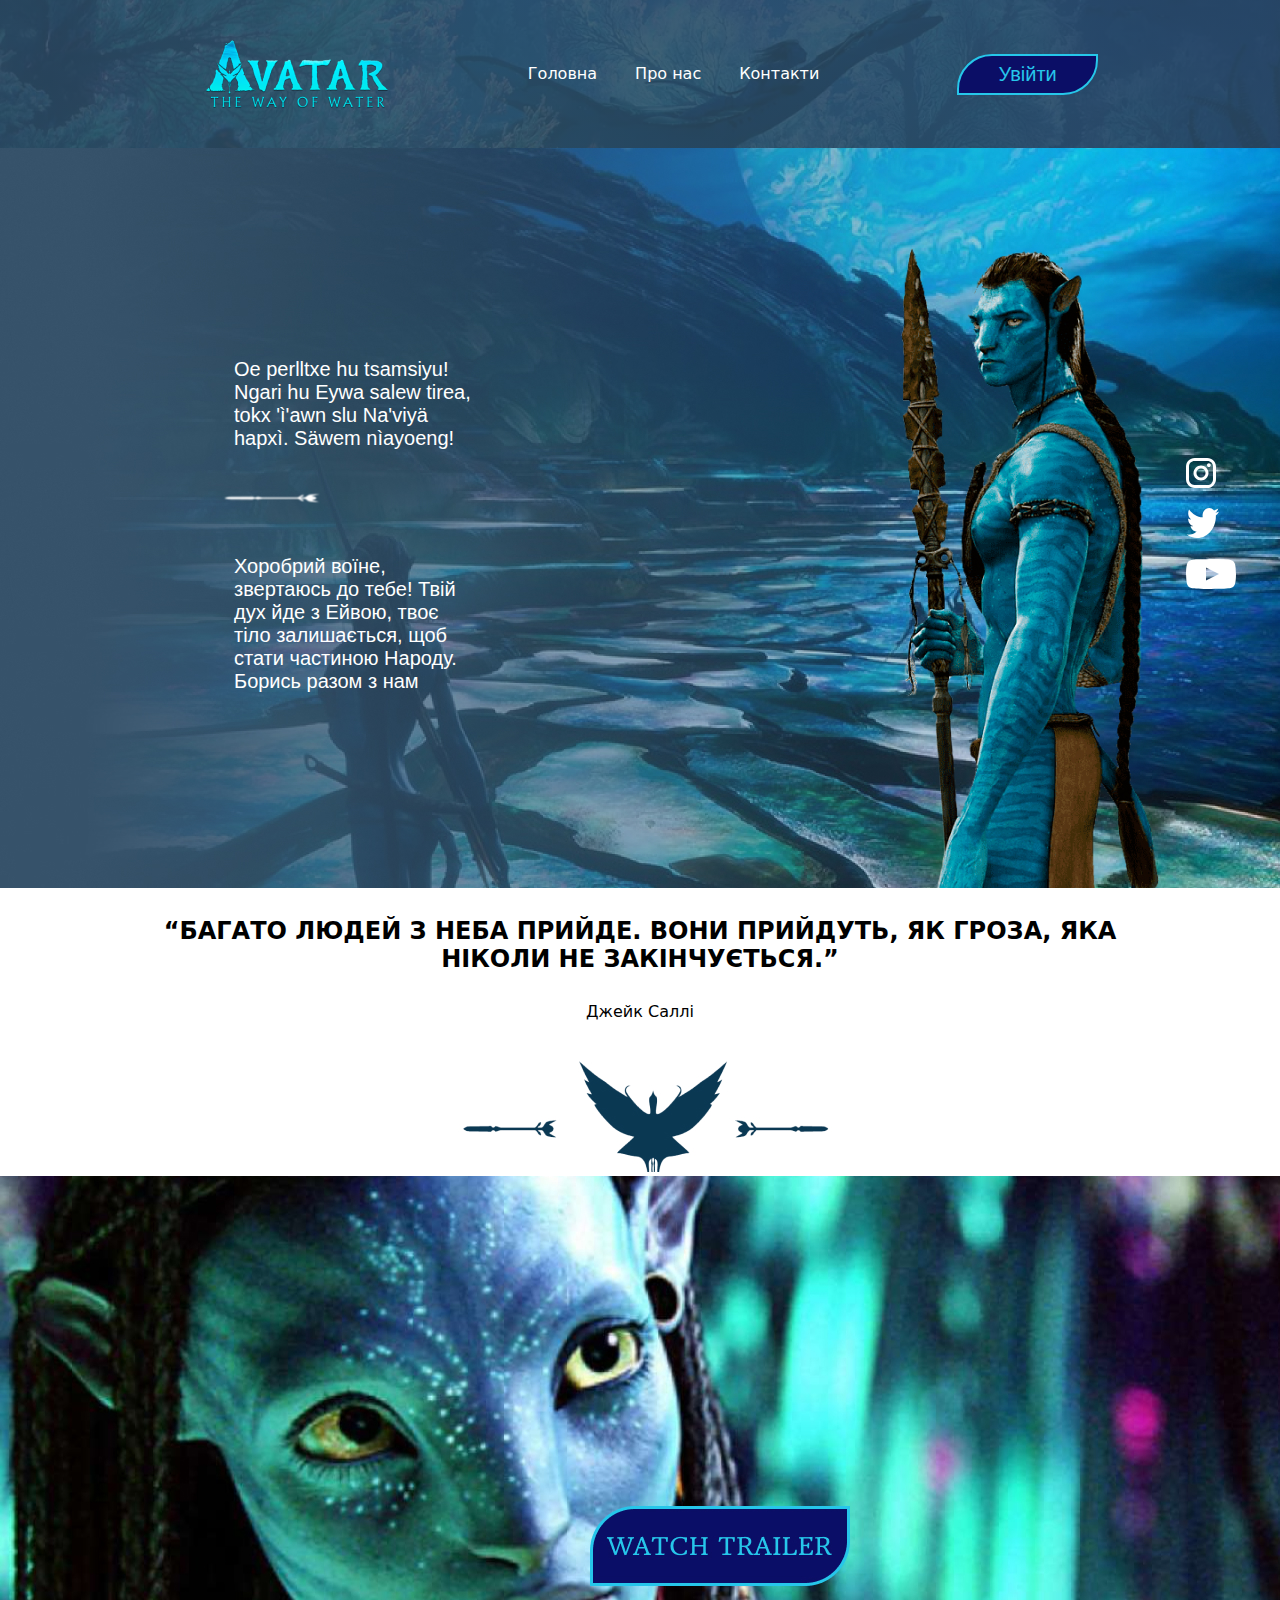
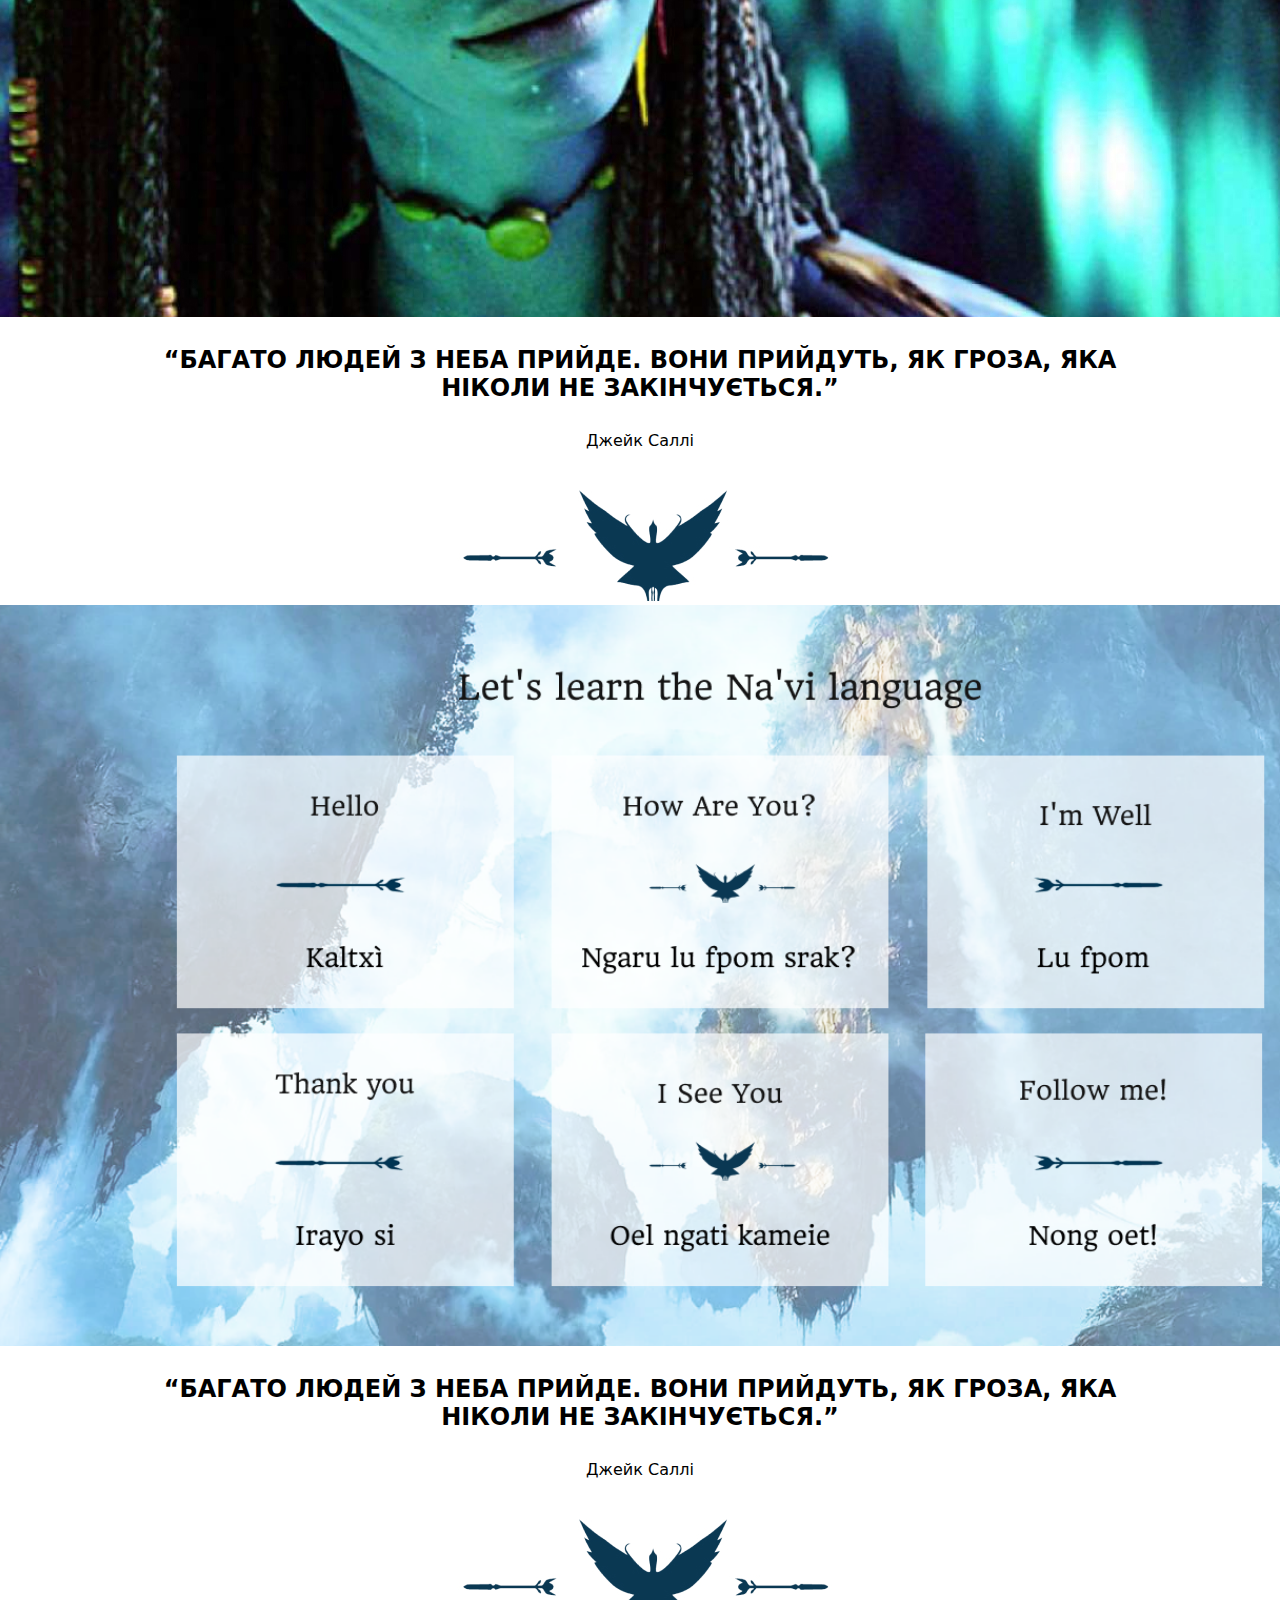
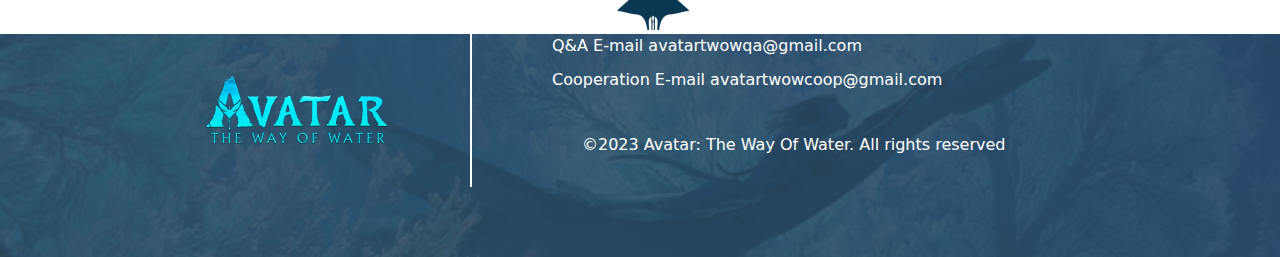
==== index.html @ f294b180 "дд" ====
<!DOCTYPE html>
<html lang="en">
  <head>
    <meta charset="UTF-8" />
    <meta name="viewport" content="width=device-width, initial-scale=1.0" />
    <title>avatar</title>
    <link rel="preconnect" href="https://fonts.googleapis.com" />
    <link rel="preconnect" href="https://fonts.gstatic.com" crossorigin />
    <link
      href="https://fonts.googleapis.com/css2?family=Raleway:wght@700&family=Roboto:wght@400;500;700;900&display=swap"
      rel="stylesheet"
    />
    <link
      rel="stylesheet"
      href="https://cdnjs.cloudflare.com/ajax/libs/modern-normalize/1.1.0/modern-normalize.min.css"
    />
    <link href="./style.css" rel="stylesheet" />
  </head>
  <body>
    <header class="header list">
      <div class="conteyner flex-header">
        <img src="./images/ava.png" alt="" />
        <ul class="header-list">
          <li>
            <a href="./">Головна</a>
          </li>
          <li>
            <a href="./">Про нас</a>
          </li>
          <li>
            <a href="./">Контакти</a>
          </li>
        </ul>
        <button class="header-btn">Увійти</button>
      <img src="./images/uk.jpg" alt="">
      </div>
    </header>
    <main>
      <section class="hero">
        <div class="conteyner heroy-flex">
          <div class="hero-text">
            <p>
              Oe perlltxe hu tsamsiyu! Ngari hu Eywa salew tirea, tokx 'ì'awn
              slu Na'viyä hapxì. Säwem nìayoeng!
            </p>
            <img src="./images/text1.svg" alt="" />
             <p class="p">Хоробрий воїне, звертаюсь до тебе!
              Твій дух йде з Ейвою, твоє тіло залишається, щоб стати частиною
              Народу. Борись разом з нам
            </p>
          </div>
          <ul class="hero-social-links">
            <li>
              <a href="./">
                <img src="./images/inst 1 (1).svg" alt="inst" />
              </a>
            </li>
            <li>
              <a href="./">
                <img src="./images/twitter 1.svg" alt="twitter" />
              </a>
            </li>
            <li>
              <a href="./">
                <img src="./images/youtube 1 (1).svg" alt="youtube" />
              </a>
            </li>
          </ul>
        </div>
      </section>
      <section class="freise">
        <div class="conteyner">
          <h2>
            “БАГАТО ЛЮДЕЙ З НЕБА ПРИЙДЕ. ВОНИ ПРИЙДУТЬ, ЯК ГРОЗА, ЯКА НІКОЛИ НЕ
            ЗАКІНЧУЄТЬСЯ.”
          </h2>
          <p>Джейк Саллі</p>
          <img src="./images/bird.jpg" alt="" />
        </div>
      </section>
      <section class="Trailer"></section>
      <section class="freise">
        <div class="conteyner">
          <h2>
            “БАГАТО ЛЮДЕЙ З НЕБА ПРИЙДЕ. ВОНИ ПРИЙДУТЬ, ЯК ГРОЗА, ЯКА НІКОЛИ НЕ
            ЗАКІНЧУЄТЬСЯ.”
          </h2>
          <p>Джейк Саллі</p>
          <img src="./images/bird.jpg" alt="" />
        </div>
      </section>
      <section class="end"></section>
      <section class="freise">
        <div class="conteyner">
          <h2>
            “БАГАТО ЛЮДЕЙ З НЕБА ПРИЙДЕ. ВОНИ ПРИЙДУТЬ, ЯК ГРОЗА, ЯКА НІКОЛИ НЕ
            ЗАКІНЧУЄТЬСЯ.”
          </h2>
          <p>Джейк Саллі</p>
          <img src="./images/bird.jpg" alt="" />
        </div>
      </section>
      <footer class="vyter">
        <div class="conteyner flex">
          <div class="flex-footer">
            <img src="./images/ava.png" alt="" />
            <img src="./images/Line (1).svg" alt="" />
            <ul class="footer-list">
              <li>
                <a href="./">Q&A E-mail avatartwowqa@gmail.com</a>
              </li>
              <li>
                <a href="./">Cooperation E-mail avatartwowcoop@gmail.com</a>
              </li>
              <li>
                <p>
                  ©2023 Avatar: The Way Of Water. All rights reserved </p>
              </li>
            </ul>
          </div>
        </div>
      </footer>
    </main>
  </body>
</html>
---- style.css ----
:root {
  --font-family: "Inter", sans-serif;
  --second-family: "HeadlandOne", sans-serif;
  --third-family: "Hammersmith One", sans-serif;
}
ul,
ol {
  margin: 0px;
  padding: 0px;
  list-style: none;
}

img {
  display: inline-block;
  max-width: 100%;
  height: auto;
}

h2,
h3,
h4,
p {
  margin: 30px;
}

address {
  font-style: normal;
}

a {
  color: inherit;
  text-decoration: none;
}
.hero {
  background-color: rgb(111, 111, 111);
  color: rgb(255, 255, 255);
  width: 1440px;
  height: 740px;
  margin-right: auto;
  margin-left: auto;
  background-image: url("./images/screensaver.jpg");
  background-repeat: no-repeat;
  background-position: center;
  background-size: cover;
  padding-top: 180px;
  padding-bottom: 180px;
}
.hero-social-links {
  flex-direction:column ;
  display: flex;
  gap: 16px;
}
.conteyner {
  width: 1062px;
  margin: 0 auto;
  padding: 0 15px;
  outline: 0px solid red;
}
.header {
  width: 1440px;
  color: rgb(255, 255, 255);
  margin-right: auto;
  margin-left: auto;
  padding-top: 38px;
  padding-bottom: 38px;
  background-image: linear-gradient(
      to right,
      rgba(43, 74, 97, 0.87),
      rgba(43, 74, 97, 0.87)
    ),
    url("./images/bg_heder.jpg");
  background-repeat: no-repeat;
  background-position: center;
  background-size: cover;
}
.Trailer {
  width: 1440px;
  height: 741px;
  margin-right: auto;
  margin-left: auto;
  background-image: url("./images/middle.jpg");
  background-position: center;
  background-size: cover;
}
.end {
  width: 1440px;
  height: 741px;
  margin-right: auto;
  margin-left: auto;
  background-image: url("./images/end.png");
  background-position: center;
  background-size: cover;
}
.flex {
  display: flex;
}
.flex-header {
  display: flex;
  align-items: center;
  justify-content: space-between;
}
.header-list {
  display: flex;
  gap: 38px;
}

.vyter {
  width: 1440px;
  height: 223px;
  margin-right: auto;
  margin-left: auto;
  background-image: linear-gradient(
      to right,
      rgba(43, 74, 97, 0.87),
      rgba(43, 74, 97, 0.87)
    ),
    url("./images/vyter.jpg");
  background-repeat: no-repeat;
  background-position: center;
  background-size: cover;
}
.freise {
  text-align: center;
}
.footer-list {
  flex-direction: column;
  display: flex;
  gap: 16px;
}
.header-btn {
  width: 141px;
  height: 41px;
  font-family: var(--second-family);
  font-weight: 400;
  font-size: 20px;
  text-align: center;
  color: #26c6ea;
  border: 2px solid #26c7ea;
  border-radius: 35px 0;
  background: #0b0e66;
}
.header-batn {
width: 260px;
  height: 80px;
  font-family: var(--second-family);
  font-weight: 400;
  font-size: 20px;
  text-align: center;
  color: #26c6ea;
  border: 2px solid #26c7ea;
  border-radius: 35px 0;
  background: #0b0e66;
}
.heroy-flex {
  display: flex;
  justify-content: space-between;
  align-items: center;
}
.hero-text {
  width: 298px;
  font-family: var(--font-family);
  font-weight: 400px;
  font-size: 20px;
  color: #fff;
}
.flex-footer {
  display: flex;
  justify-content: space-between;
  align-items: center;
  gap: 80px;
  color: #fff;
}
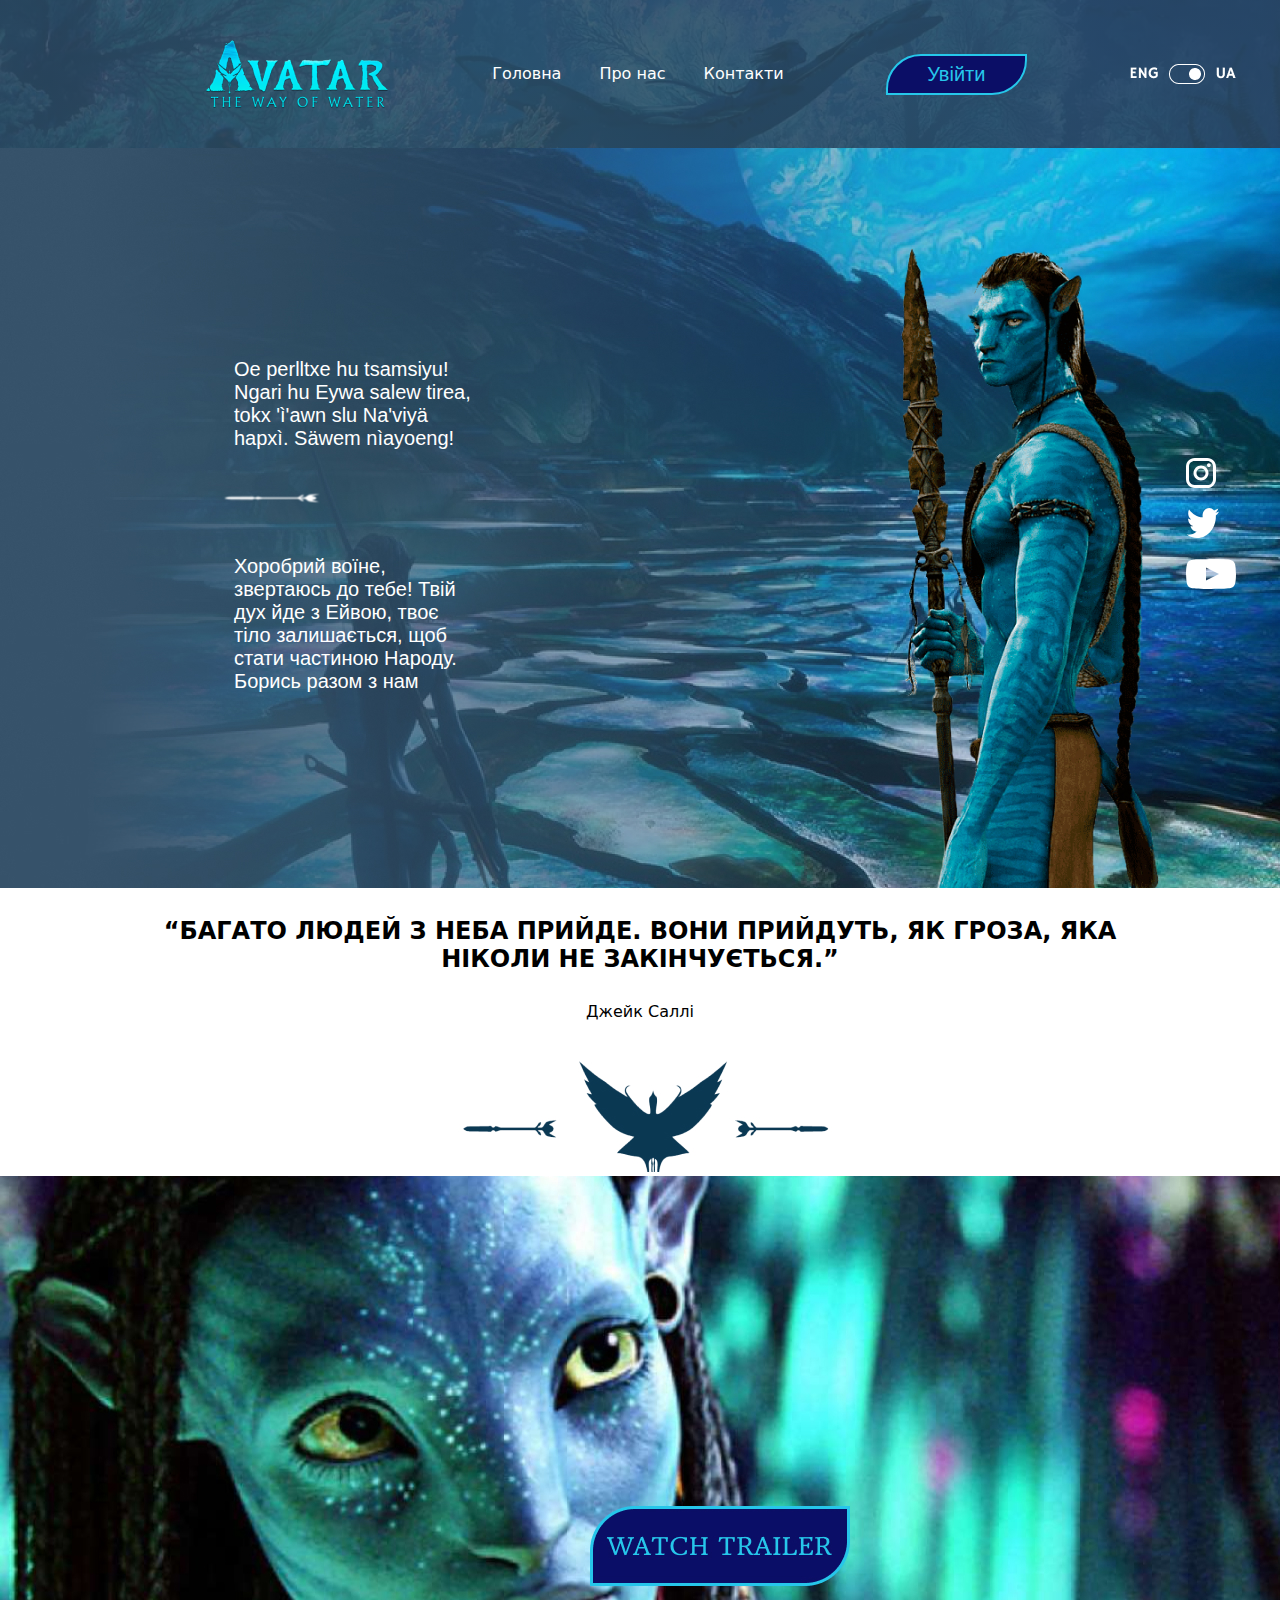
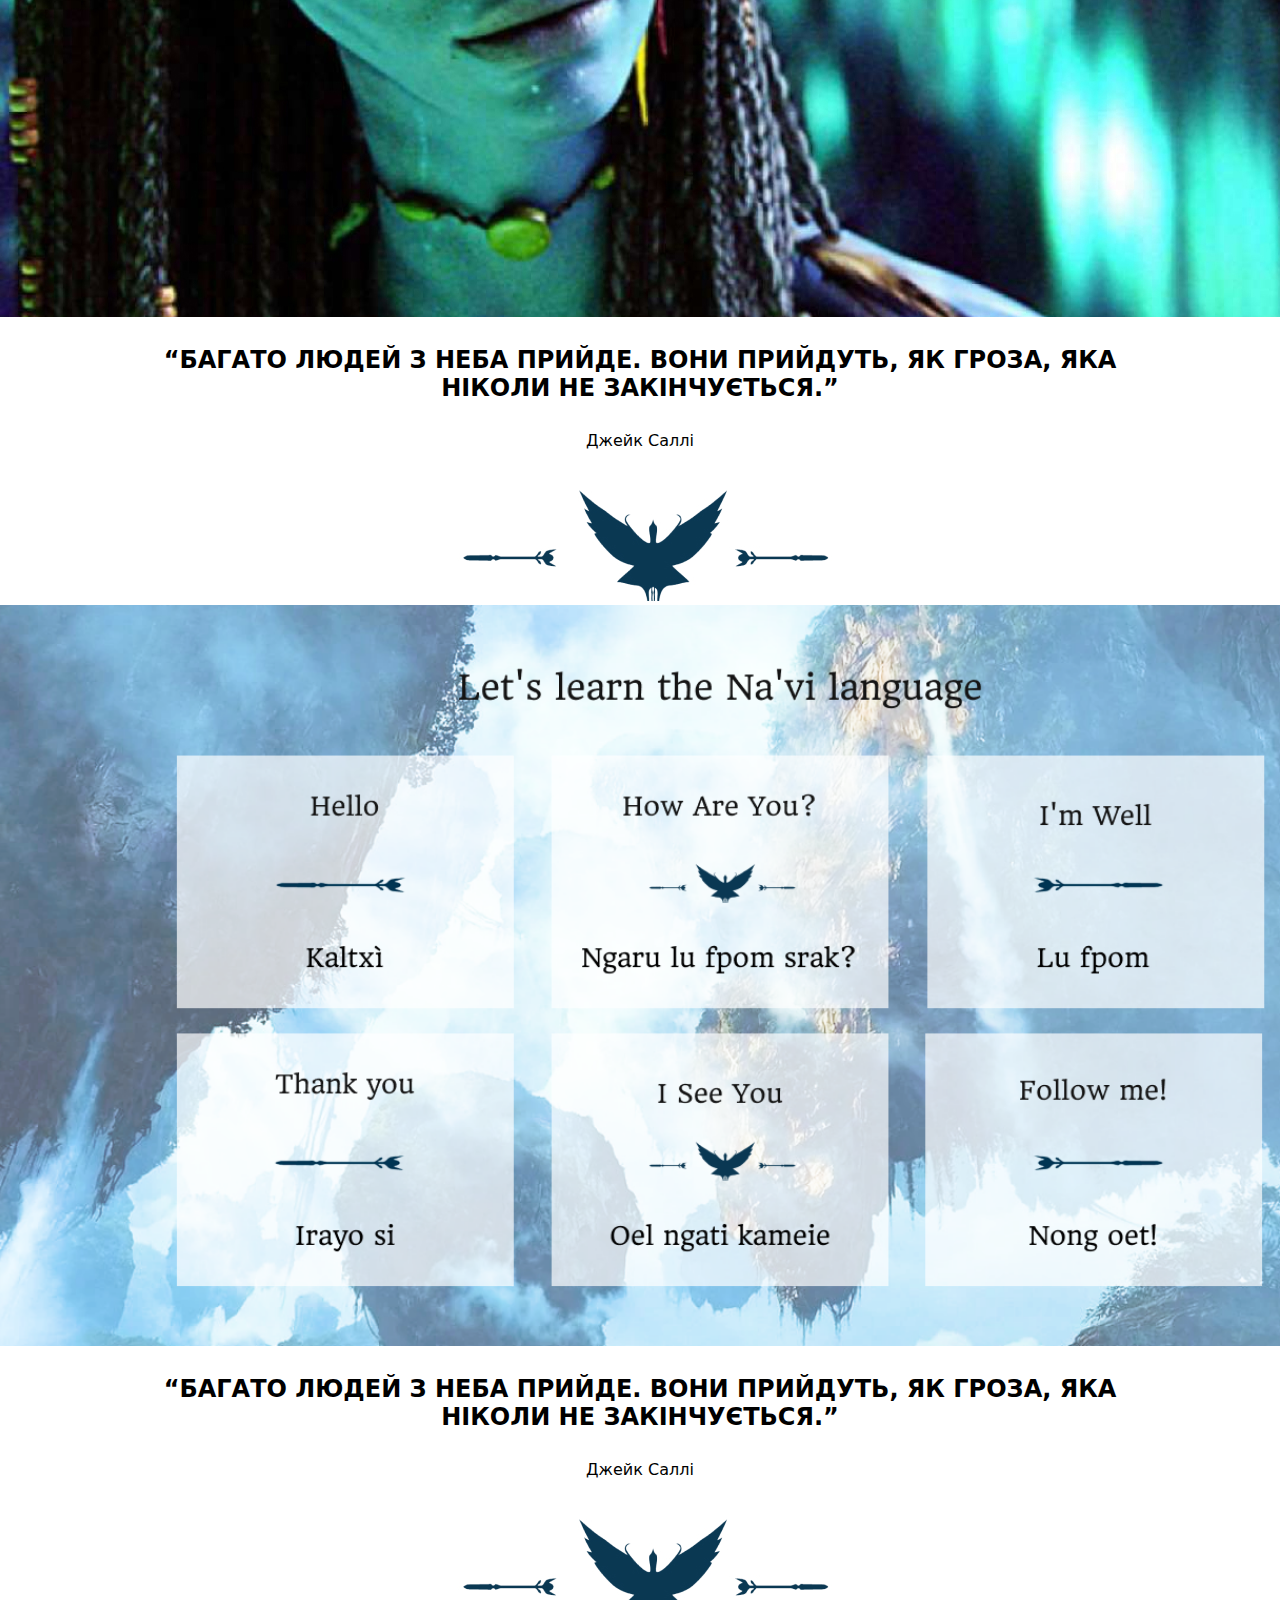
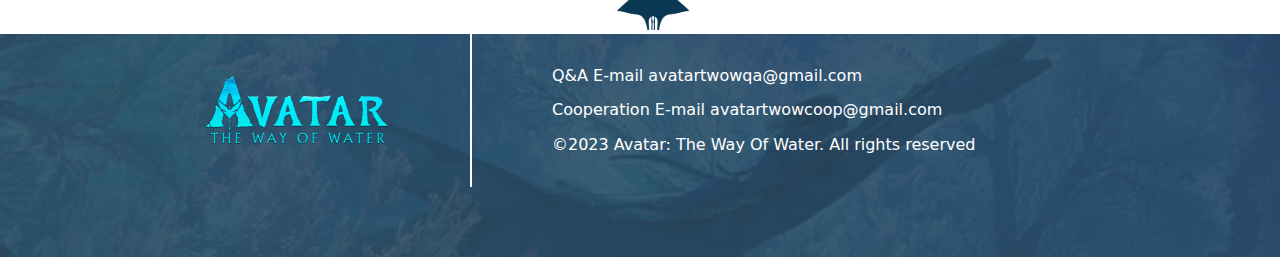
==== commit a5f981fe: "п" ====
--- a/index.html
+++ b/index.html
@@ -32,7 +32,7 @@
           </li>
         </ul>
         <button class="header-btn">Увійти</button>
-      <img src="./images/uk.jpg" alt="">
+      <img src="./images/eng-ua.png" alt="">
       </div>
     </header>
     <main>
@@ -113,8 +113,7 @@
                 <a href="./">Cooperation E-mail avatartwowcoop@gmail.com</a>
               </li>
               <li>
-                <p>
-                  ©2023 Avatar: The Way Of Water. All rights reserved </p>
+                  ©2023 Avatar: The Way Of Water. All rights reserved 
               </li>
             </ul>
           </div>
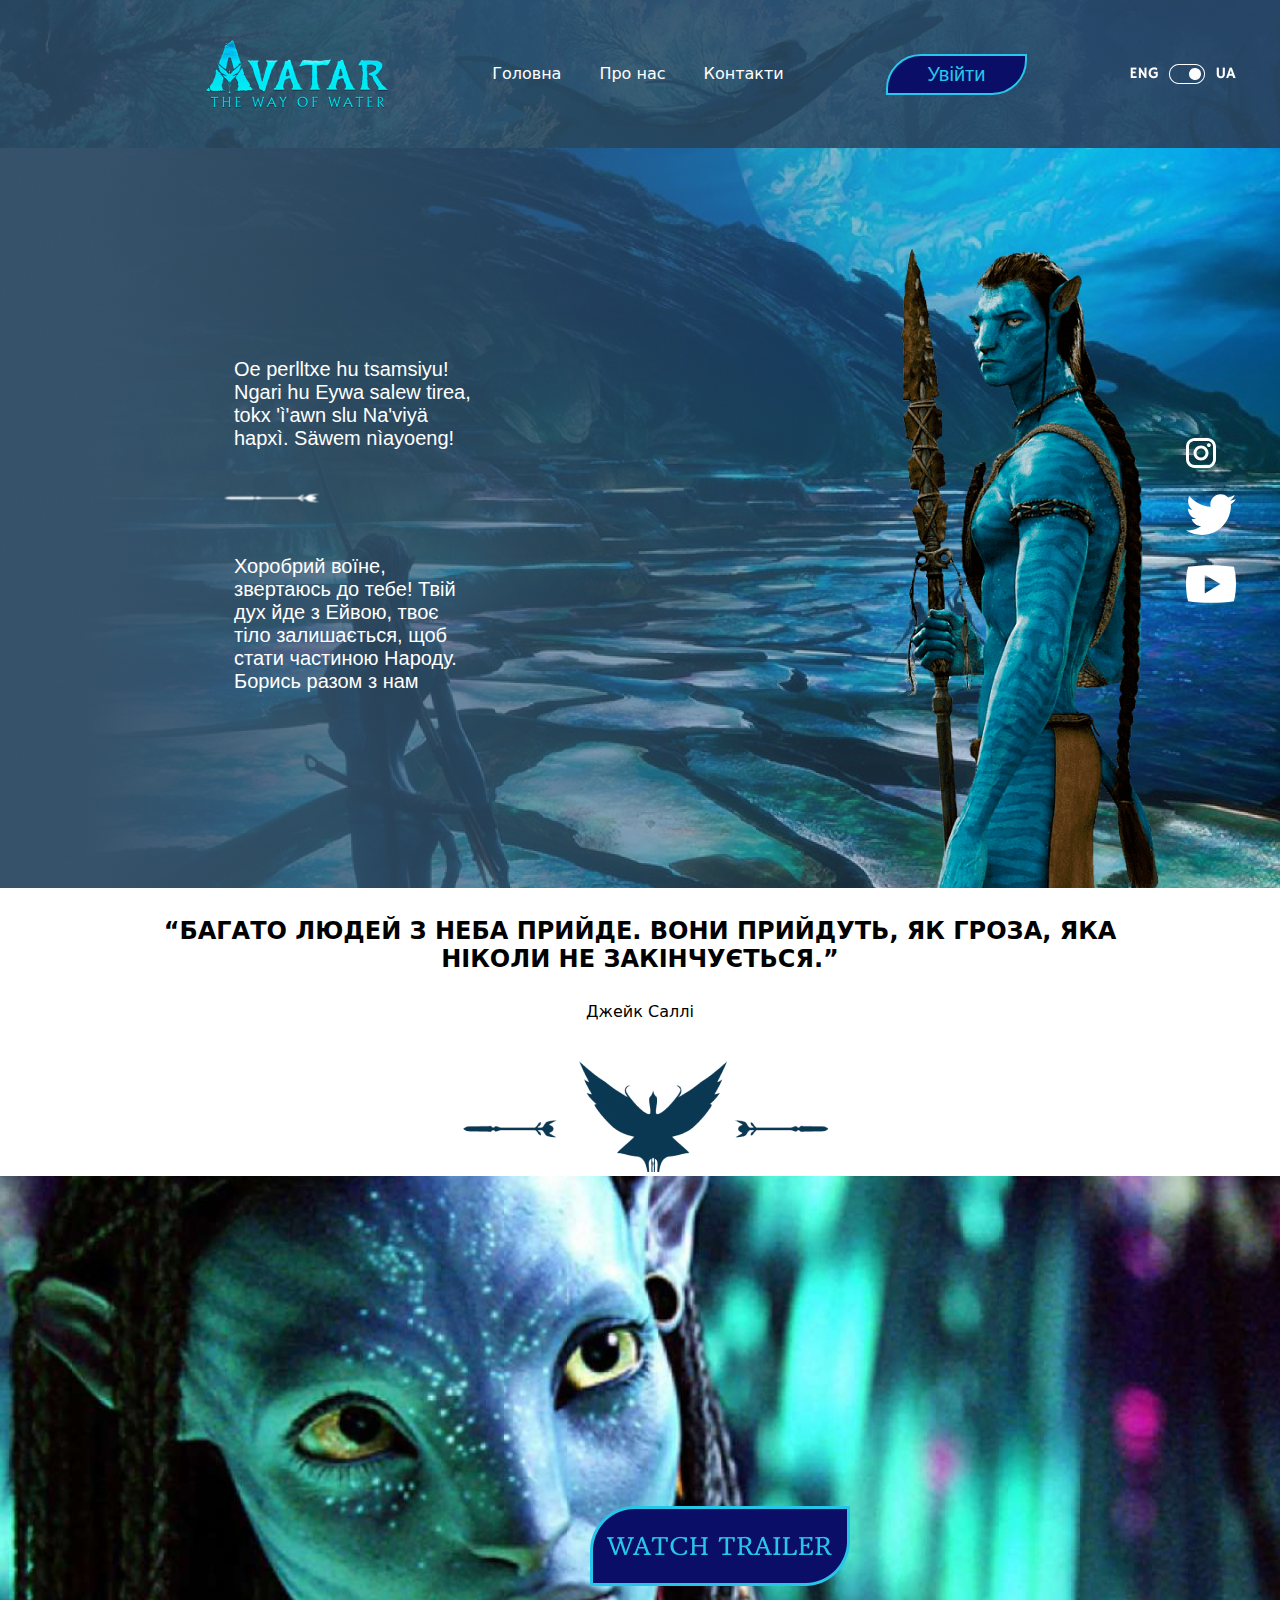
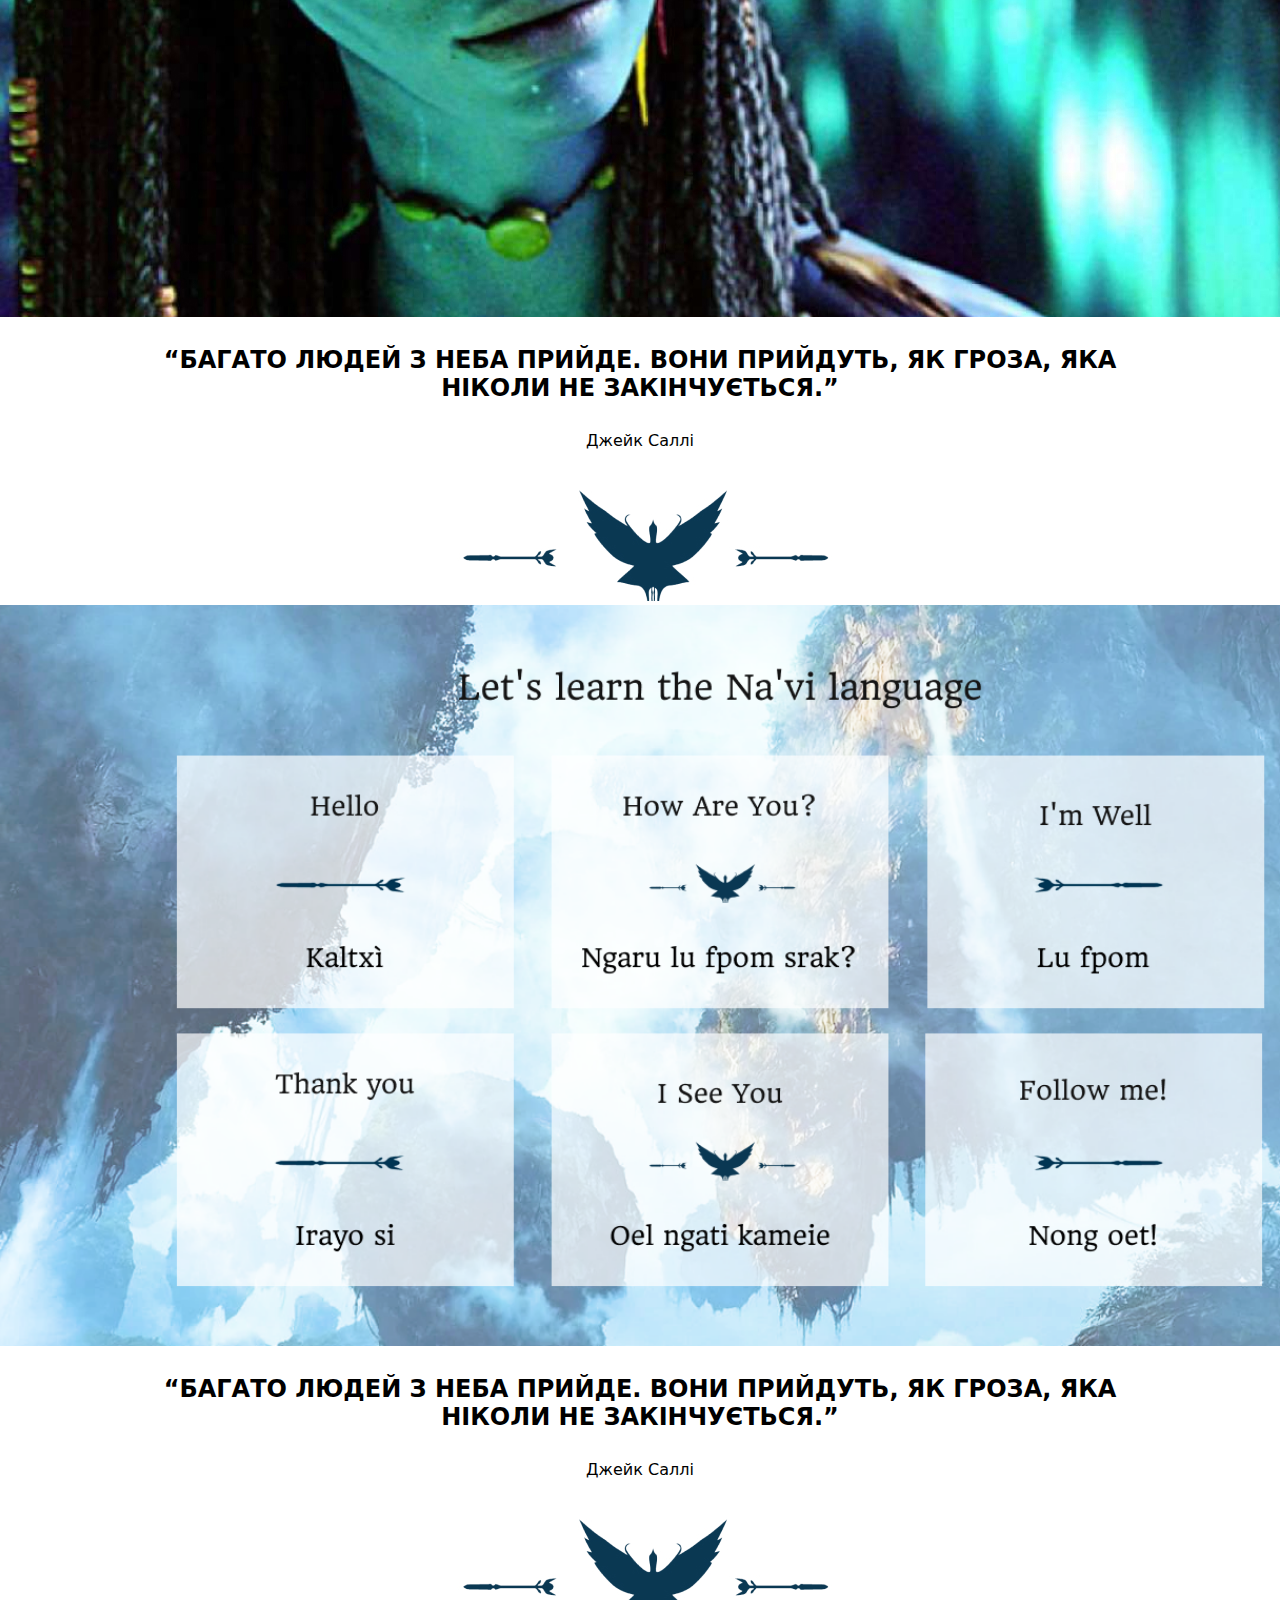
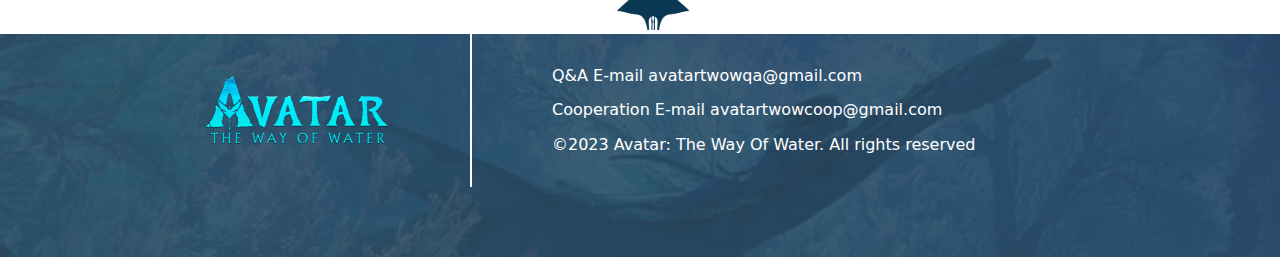
==== commit 216acd77: "g" ====
--- a/index.html
+++ b/index.html
@@ -56,14 +56,19 @@
               </a>
             </li>
             <li>
-              <a href="./">
-                <img src="./images/twitter 1.svg" alt="twitter" />
+              <a href="./" class="svg-icon">
+                 <!--     <img src="./images/twitter 1.svg" alt="twitter" />-->
+                 <svg class="svg-hero"><use href="./images/symbol-defs.svg#icon-twitter"></use></svg>
               </a>
             </li>
             <li>
-              <a href="./">
-                <img src="./images/youtube 1 (1).svg" alt="youtube" />
+              <a href="./" class="hero-link">
+                 <svg class="hero-icon"><use href="./images/symbol-defs.svg#icon-play">
+
+              </use></svg>
+           <!--      <img src="./images/youtube 1 (1).svg" alt="youtube" /> -->
               </a>
+              
             </li>
           </ul>
         </div>
--- a/style.css
+++ b/style.css
@@ -170,3 +170,19 @@
   gap: 80px;
   color: #fff;
 }
+.hero-icon{
+  fill: #fff;
+  width: 50px; 
+  height: 50px;
+}
+.hero-link:hover .hero-icon{
+fill: #26c6ea  ;
+}
+.svg-hero{
+  fill: #fff;
+  width: 50px; 
+  height: 50px;
+}
+.svg-icon:hover .svg-hero{
+  fill: #26c6ea  ;
+}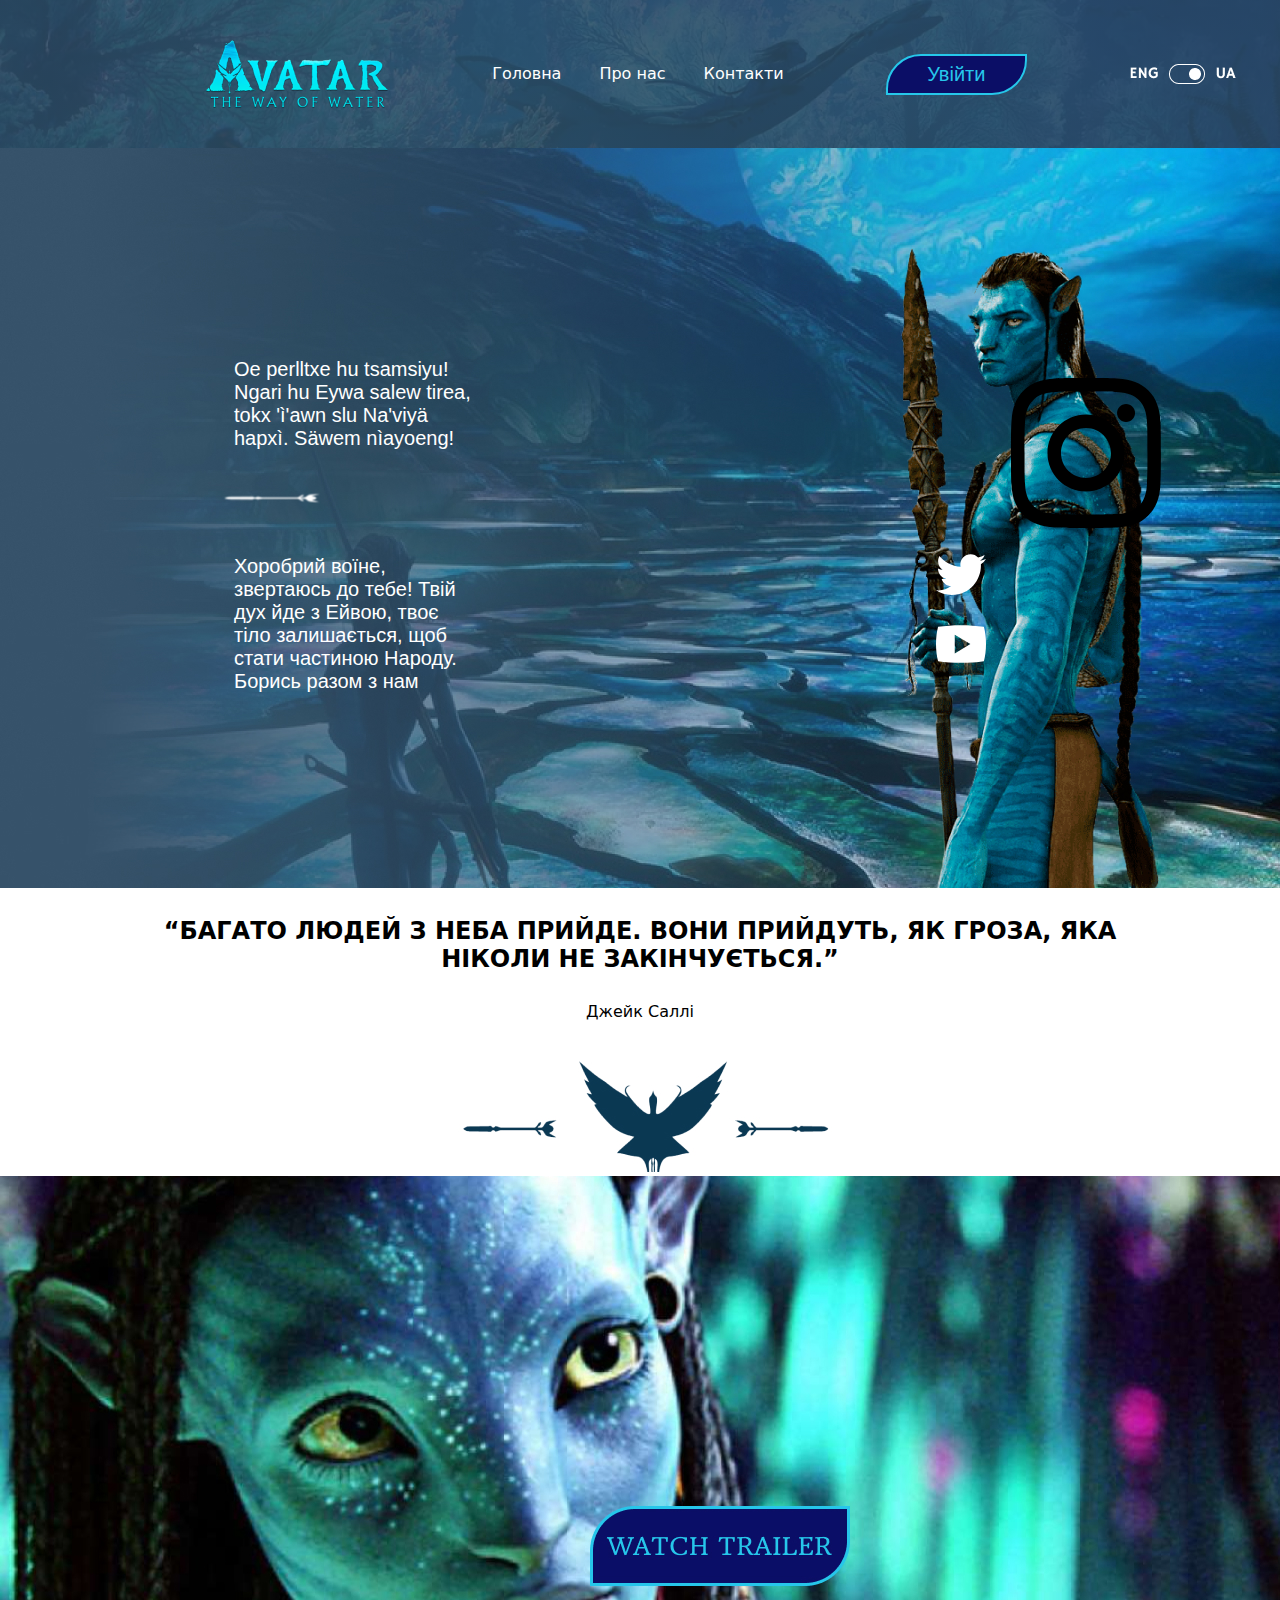
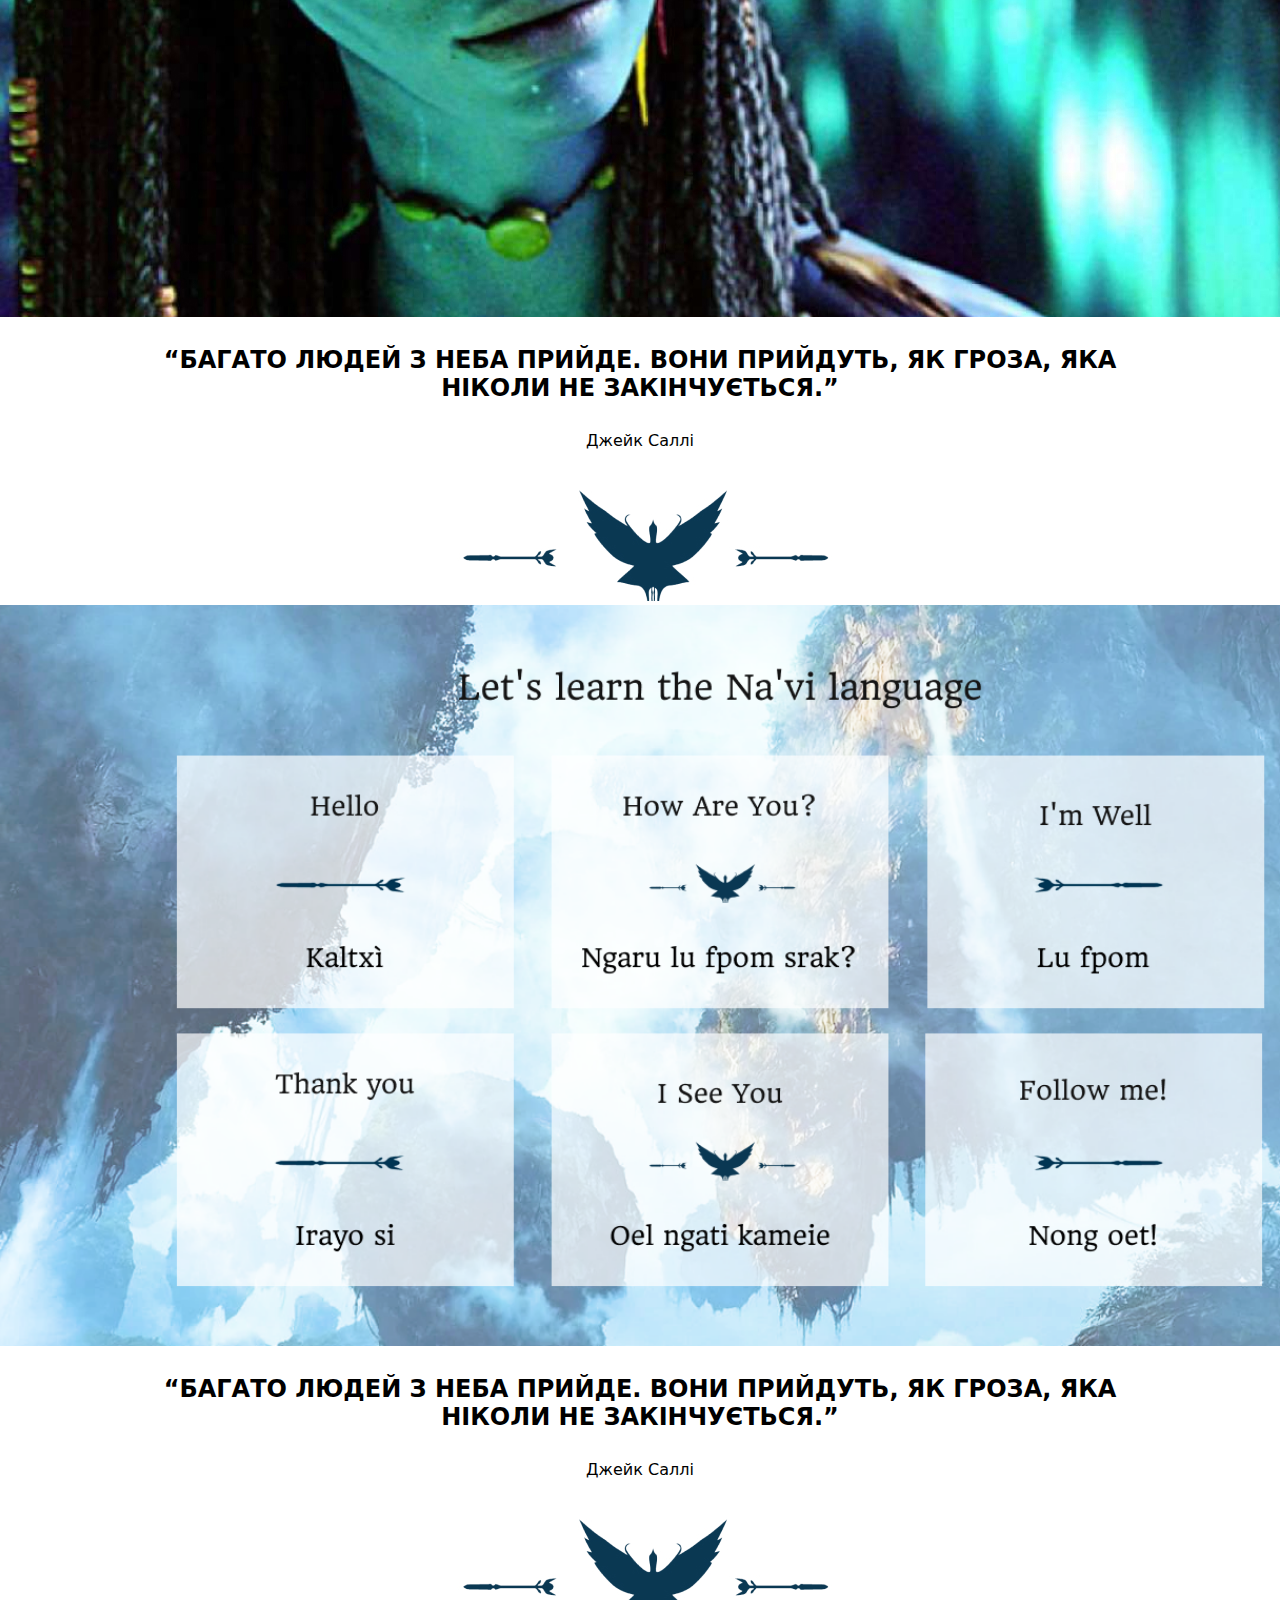
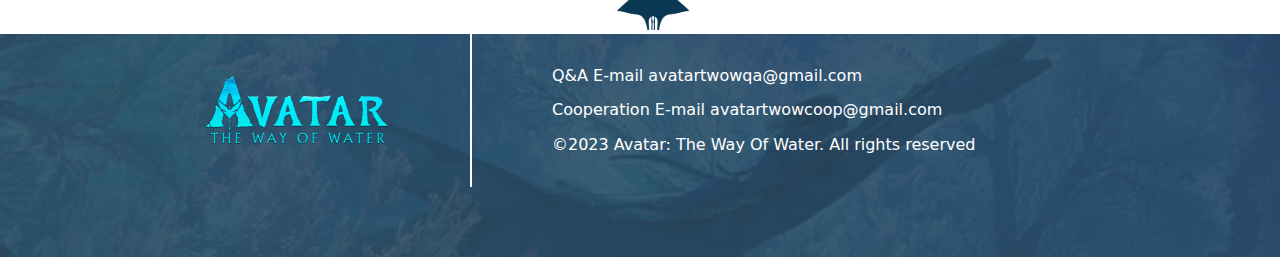
==== commit af79a5f9: "оо" ====
--- a/index.html
+++ b/index.html
@@ -52,7 +52,7 @@
           <ul class="hero-social-links">
             <li>
               <a href="./">
-                <img src="./images/inst 1 (1).svg" alt="inst" />
+                <svg class="svg-item"><use href="./images/symbol-defs.svg#icon-instagram"></use></svg>
               </a>
             </li>
             <li>
--- a/style.css
+++ b/style.css
@@ -185,4 +185,12 @@
 }
 .svg-icon:hover .svg-hero{
   fill: #26c6ea  ;
+}
+.svg-folder{
+ fill: #fff;
+  width: 50px; 
+  height: 50px; 
+}
+.svg-item:hover .svg-folder{
+  fill: #26c6ea  ;
 }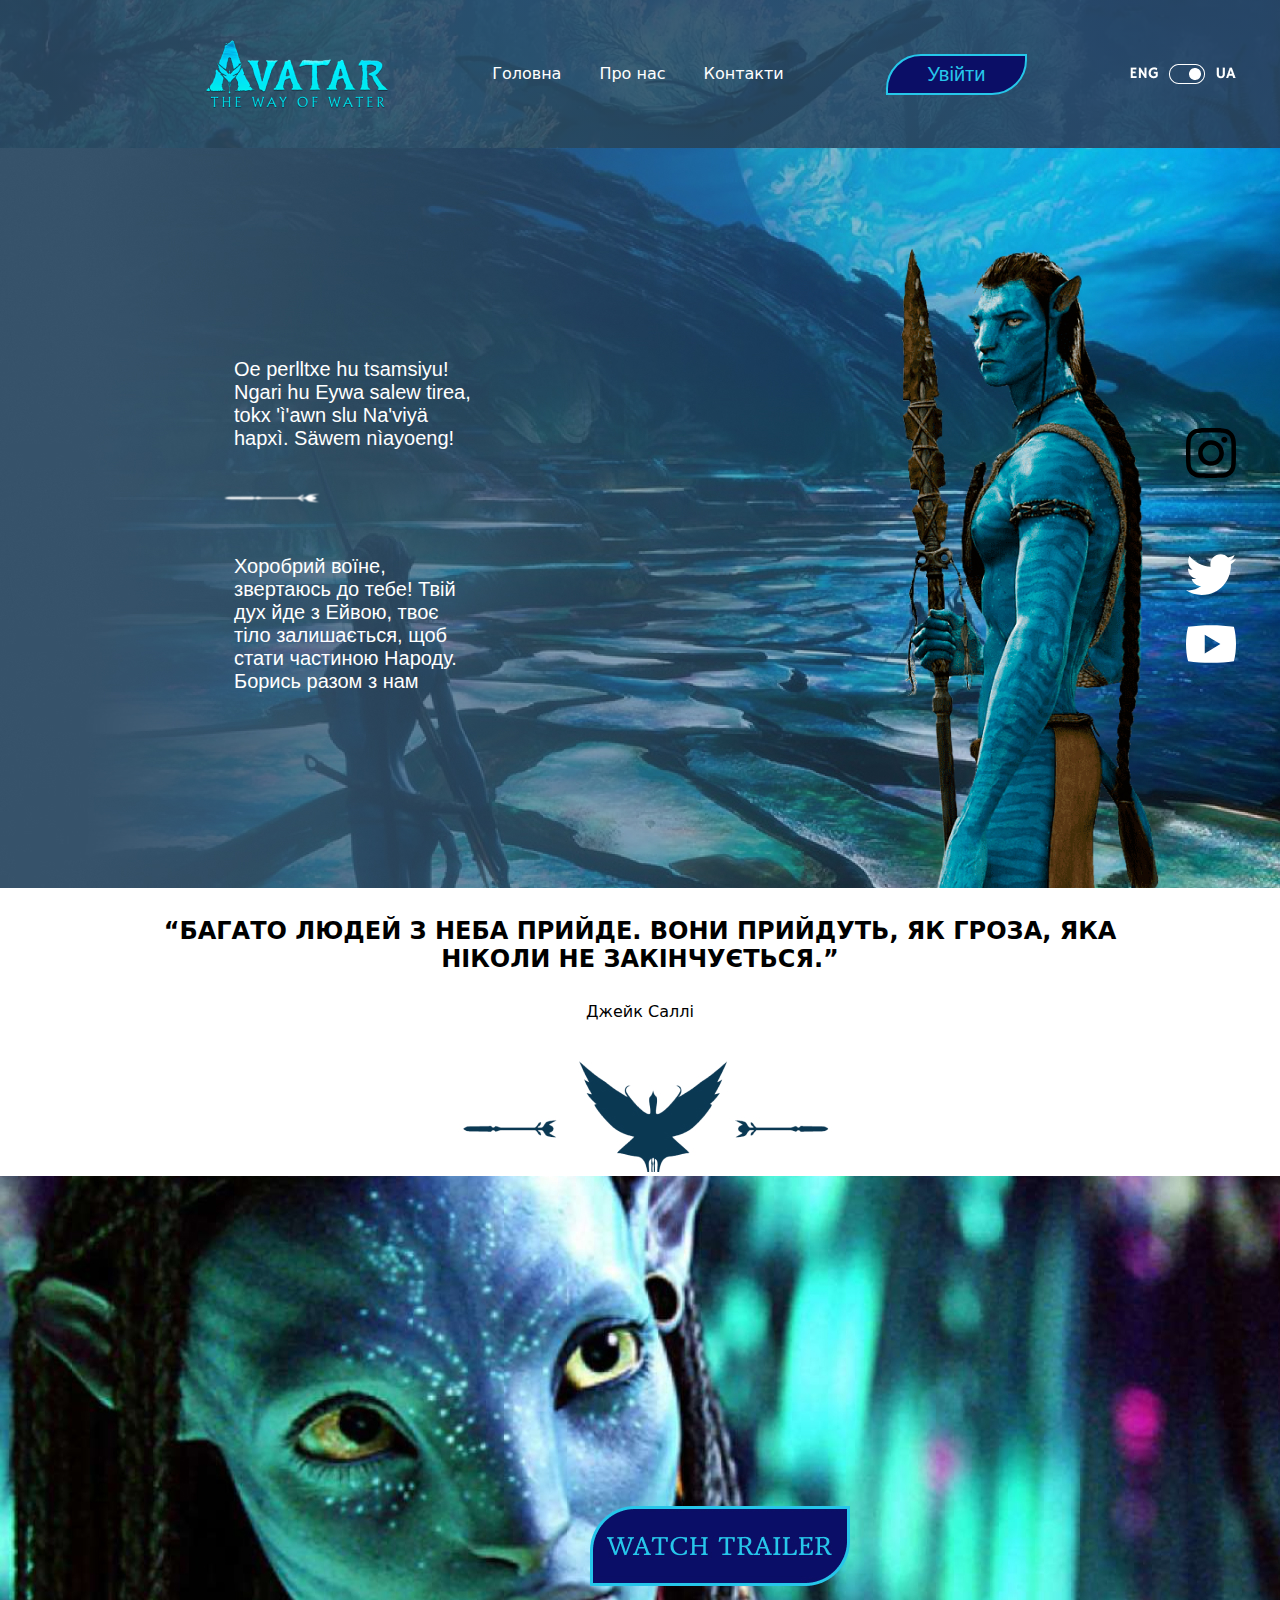
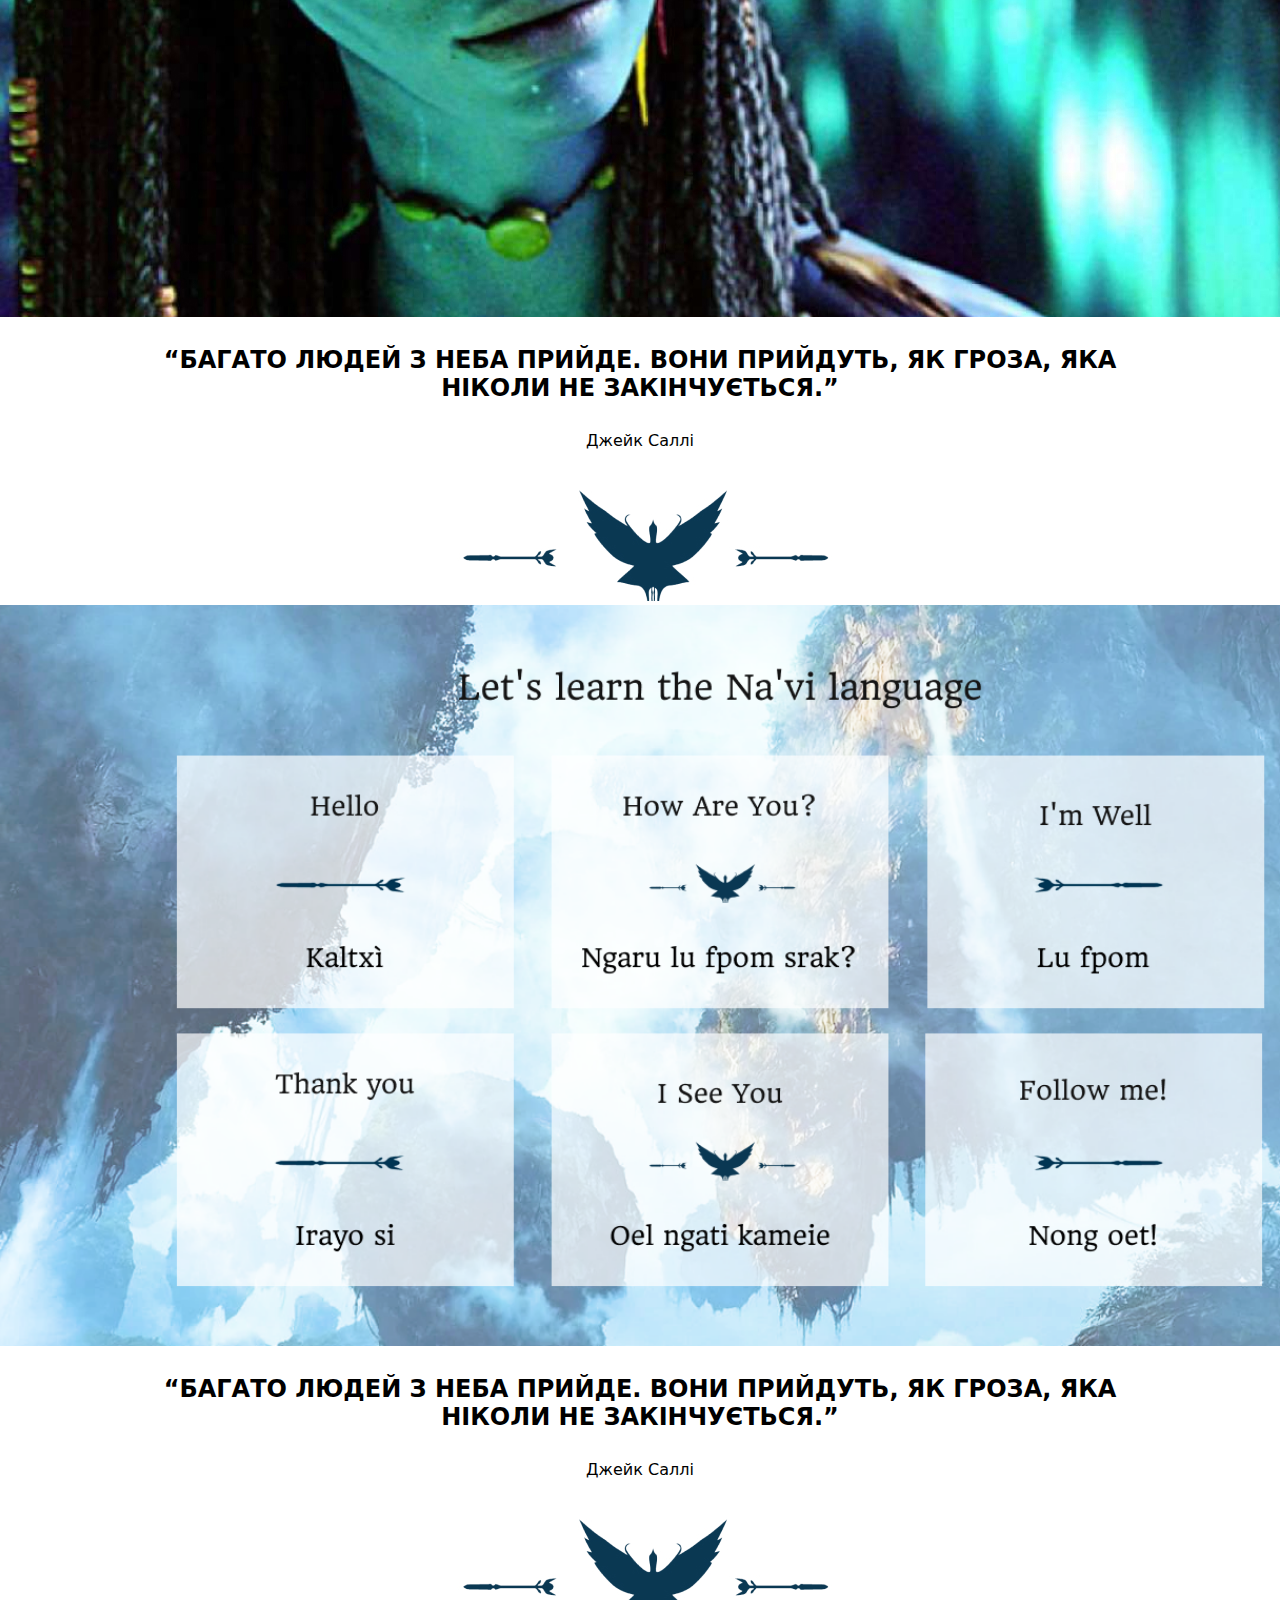
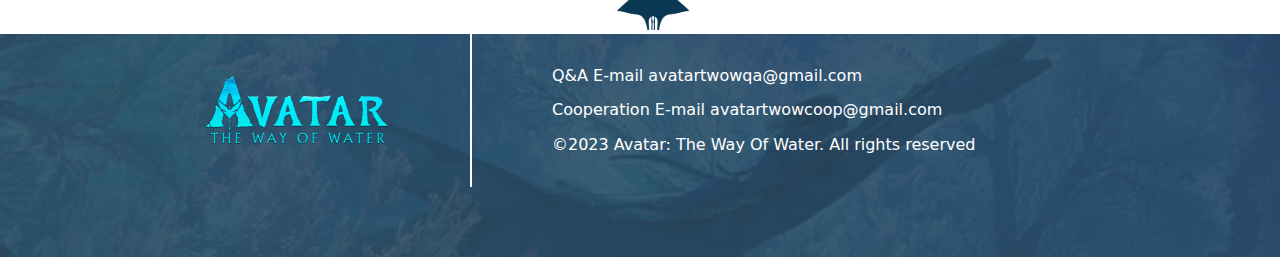
==== commit 1c0655b5: "Update index.html" ====
--- a/index.html
+++ b/index.html
@@ -52,7 +52,7 @@
           <ul class="hero-social-links">
             <li>
               <a href="./">
-                <svg class="svg-item"><use href="./images/symbol-defs.svg#icon-instagram"></use></svg>
+                <svg class="svg-item" width="50"  height:="50"; ><use href="./images/symbol-defs.svg#icon-instagram"></use></svg>
               </a>
             </li>
             <li>
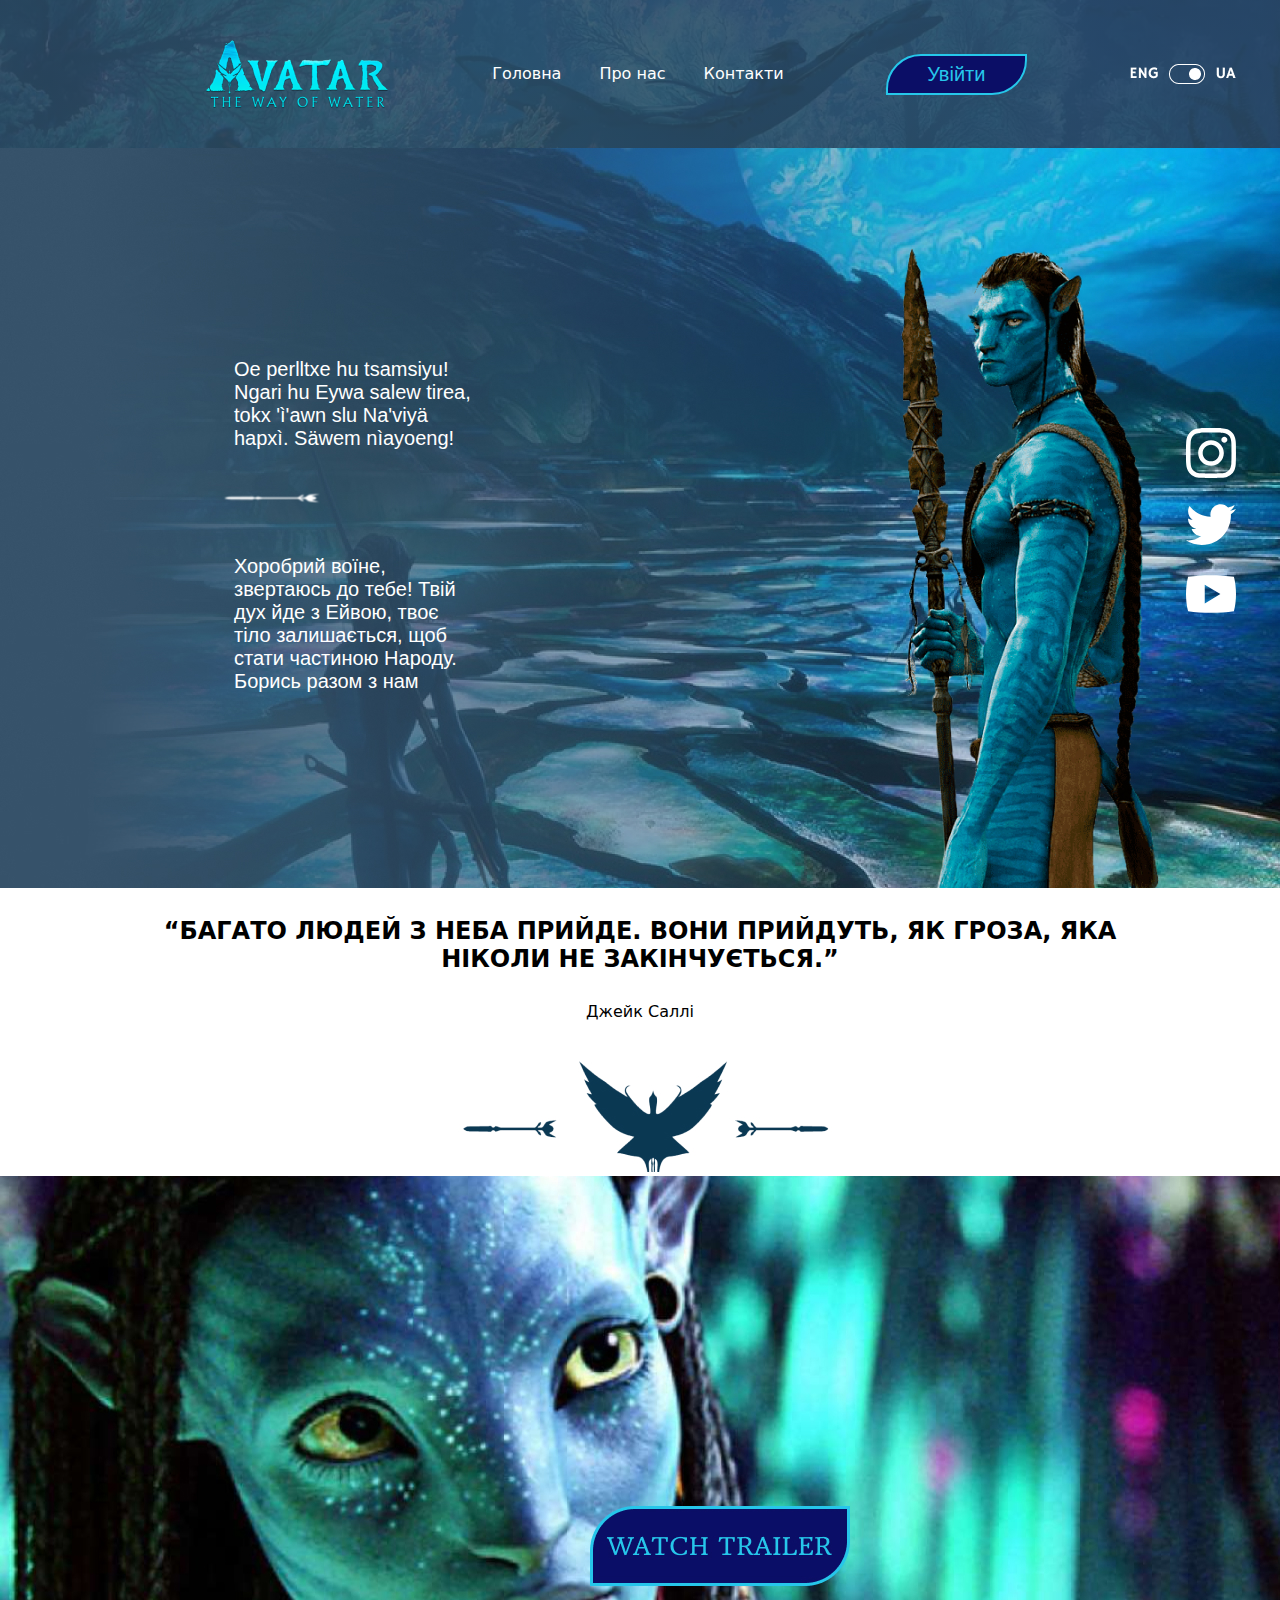
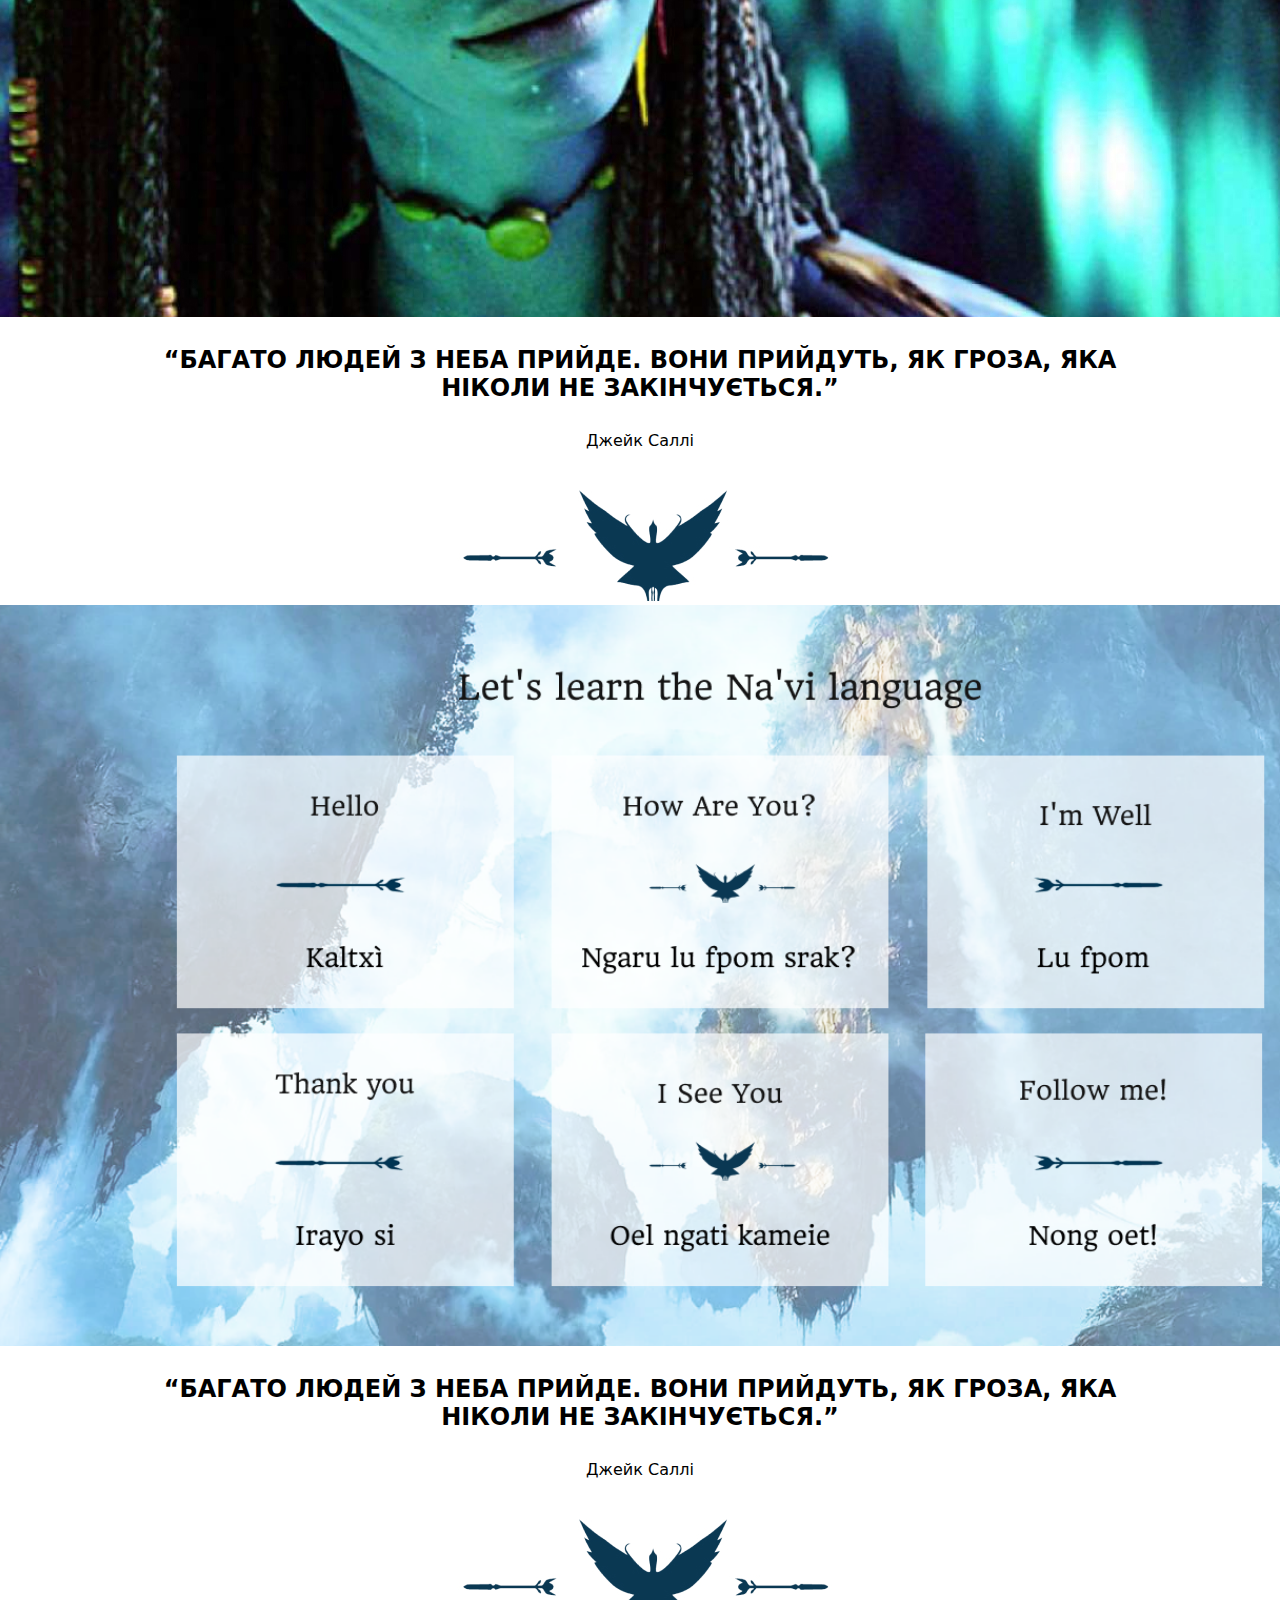
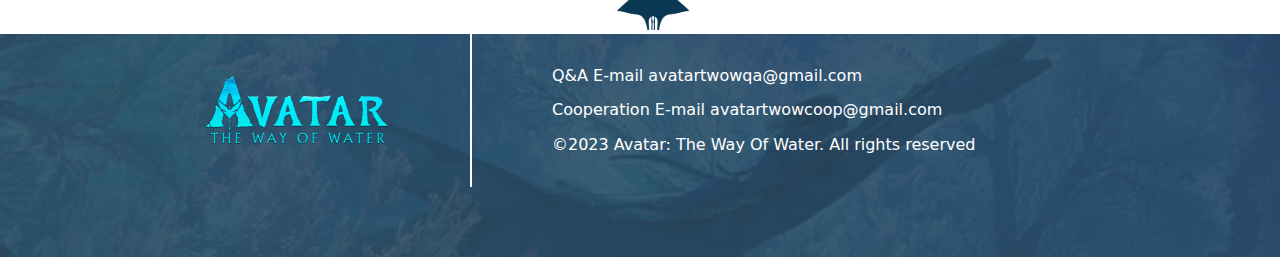
==== commit 9b77464a: "lll" ====
--- a/index.html
+++ b/index.html
@@ -51,14 +51,14 @@
           </div>
           <ul class="hero-social-links">
             <li>
-              <a href="./">
-                <svg class="svg-item" width="50"  height:="50"; ><use href="./images/symbol-defs.svg#icon-instagram"></use></svg>
+              <a href="./" class="hero-link">
+                <svg class="hero-icon"  width="50"  height="50" ><use href="./images/symbol-defs.svg#icon-instagram"></use></svg>
               </a>
             </li>
             <li>
-              <a href="./" class="svg-icon">
+              <a href="./" class="hero-link">
                  <!--     <img src="./images/twitter 1.svg" alt="twitter" />-->
-                 <svg class="svg-hero"><use href="./images/symbol-defs.svg#icon-twitter"></use></svg>
+                 <svg class="hero-icon"><use href="./images/symbol-defs.svg#icon-twitter"></use></svg>
               </a>
             </li>
             <li>
--- a/style.css
+++ b/style.css
@@ -186,11 +186,3 @@
 .svg-icon:hover .svg-hero{
   fill: #26c6ea  ;
 }
-.svg-folder{
- fill: #fff;
-  width: 50px; 
-  height: 50px; 
-}
-.svg-item:hover .svg-folder{
-  fill: #26c6ea  ;
-}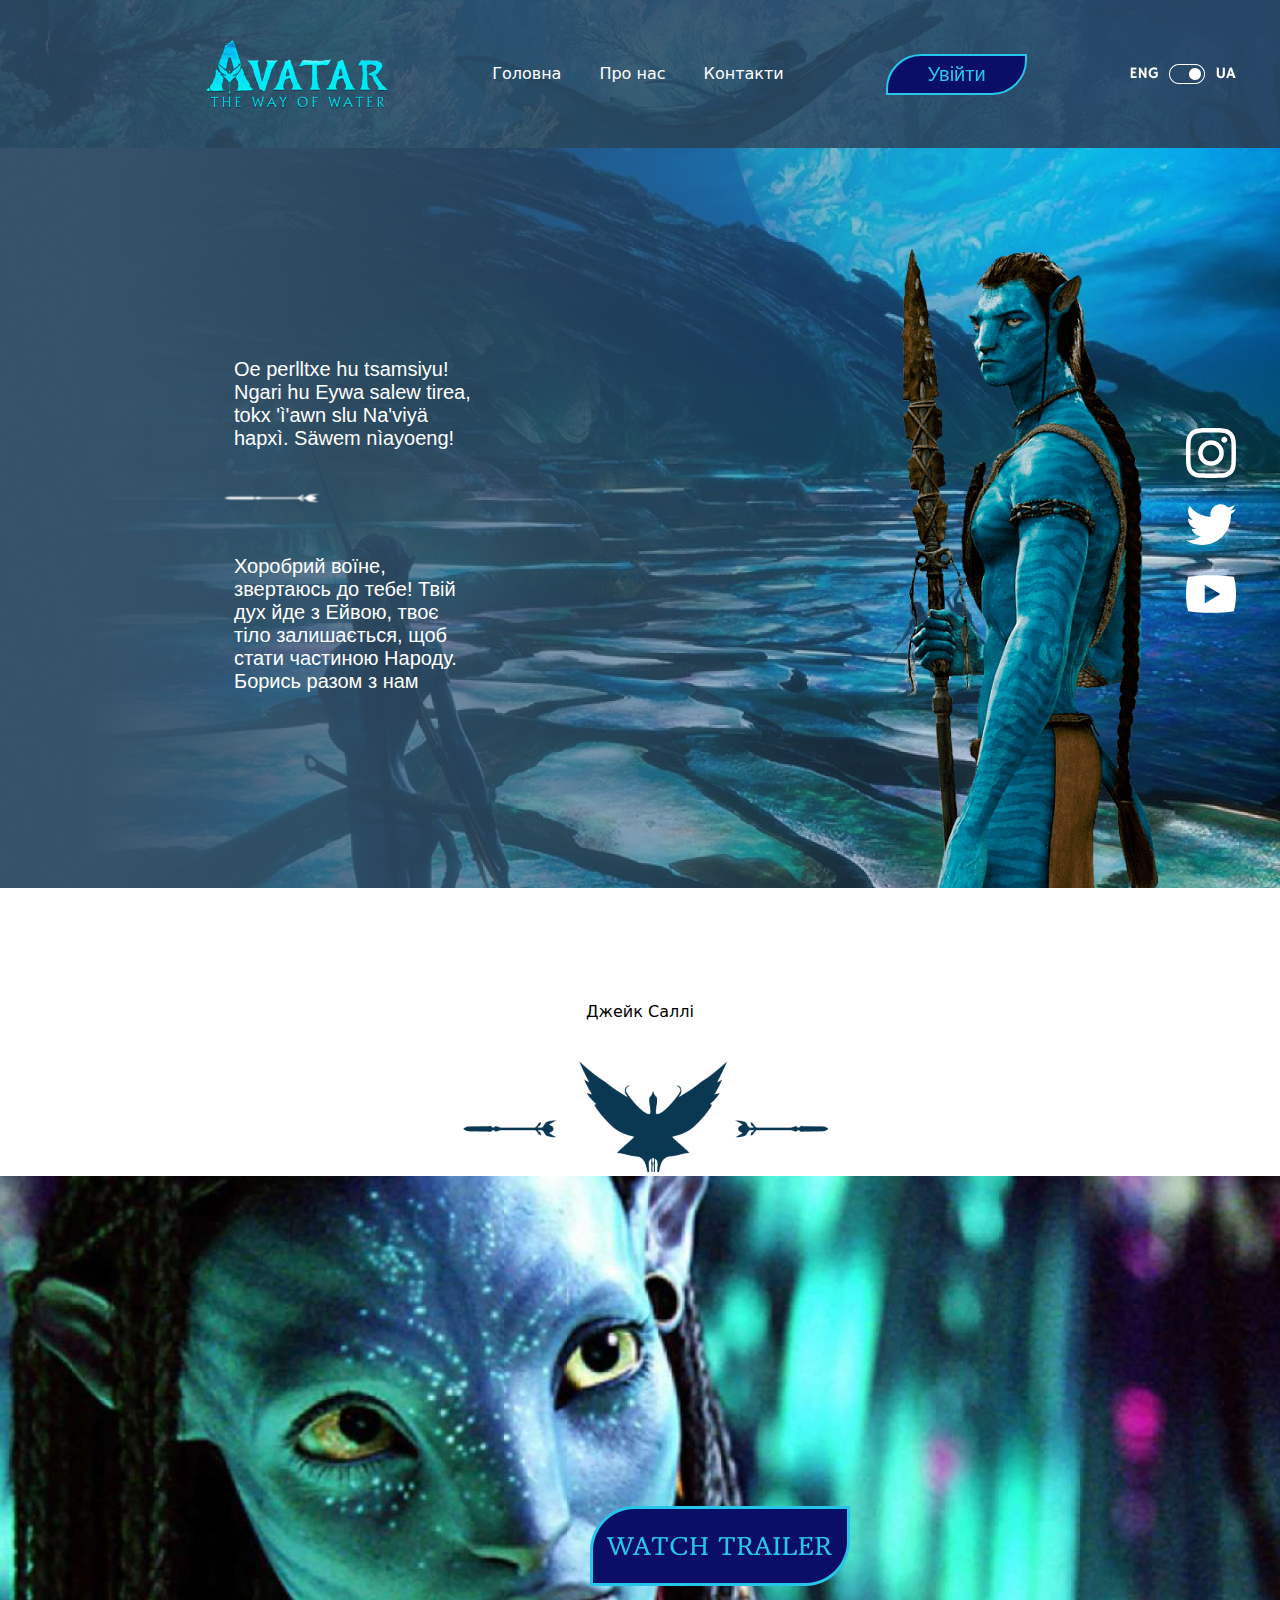
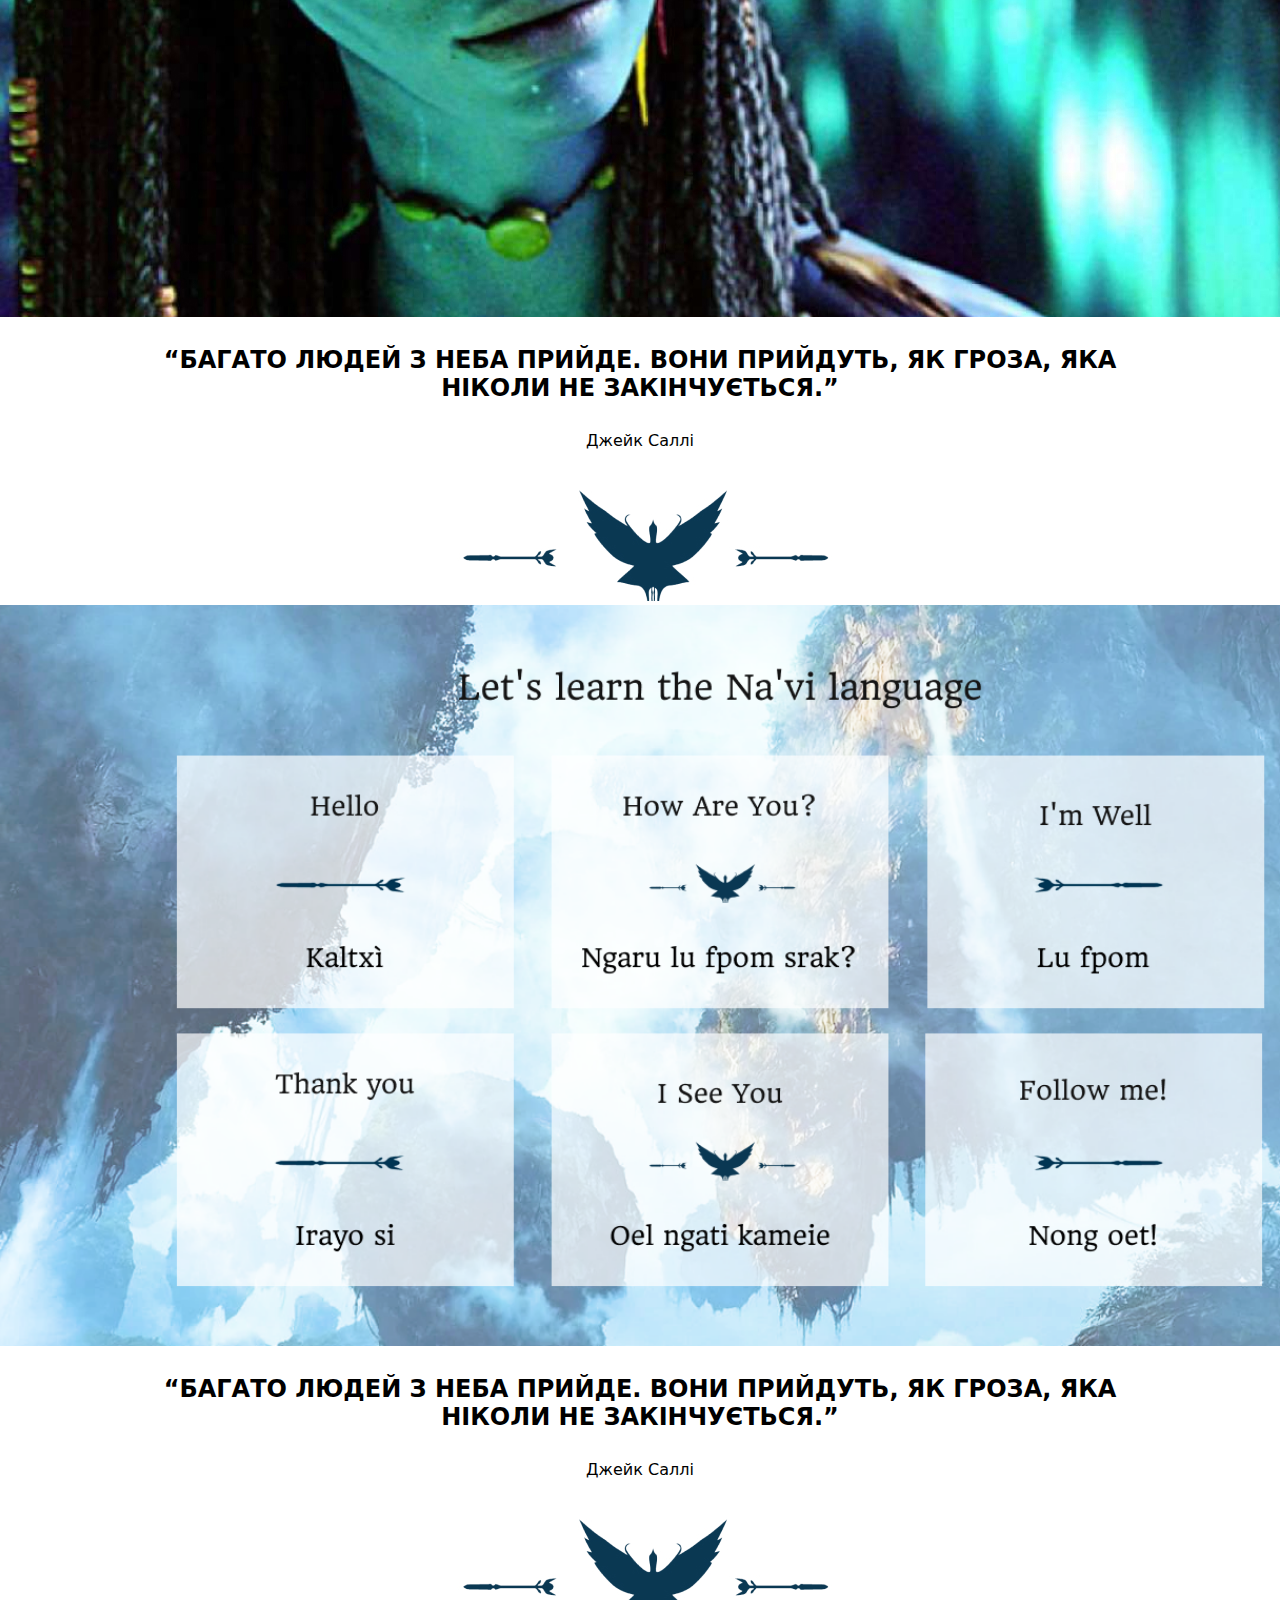
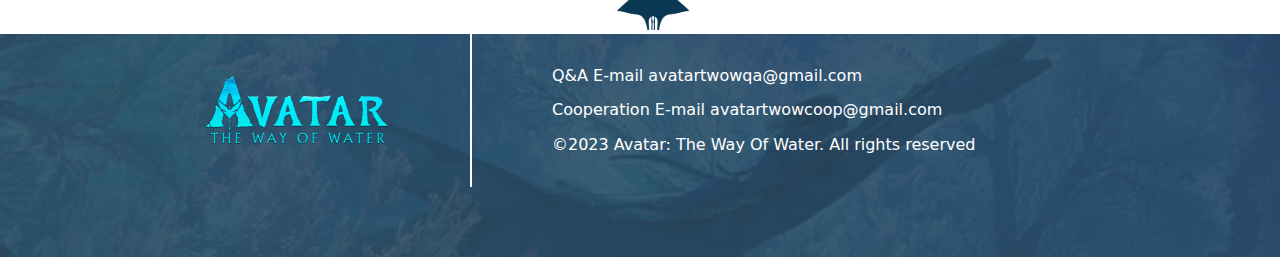
==== commit b75d7c0c: "Update index.html" ====
--- a/index.html
+++ b/index.html
@@ -4,6 +4,11 @@
     <meta charset="UTF-8" />
     <meta name="viewport" content="width=device-width, initial-scale=1.0" />
     <title>avatar</title>
+    <link href="https://unpkg.com/aos@2.3.1/dist/aos.css" rel="stylesheet">
+    <link
+    rel="stylesheet"
+    href="https://cdnjs.cloudflare.com/ajax/libs/animate.css/4.1.1/animate.min.css"
+  />
     <link rel="preconnect" href="https://fonts.googleapis.com" />
     <link rel="preconnect" href="https://fonts.gstatic.com" crossorigin />
     <link
@@ -28,10 +33,11 @@
             <a href="./">Про нас</a>
           </li>
           <li>
-            <a href="./">Контакти</a>
+            <a href="#contens">Контакти</a>
           </li>
         </ul>
-        <button class="header-btn">Увійти</button>
+        
+        <button class="header-btn " data-aos="flip-down">Увійти</button>
       <img src="./images/eng-ua.png" alt="">
       </div>
     </header>
@@ -75,7 +81,7 @@
       </section>
       <section class="freise">
         <div class="conteyner">
-          <h2>
+          <h2  data-aos="flip-down">
             “БАГАТО ЛЮДЕЙ З НЕБА ПРИЙДЕ. ВОНИ ПРИЙДУТЬ, ЯК ГРОЗА, ЯКА НІКОЛИ НЕ
             ЗАКІНЧУЄТЬСЯ.”
           </h2>
@@ -108,6 +114,7 @@
       <footer class="vyter">
         <div class="conteyner flex">
           <div class="flex-footer">
+
             <img src="./images/ava.png" alt="" />
             <img src="./images/Line (1).svg" alt="" />
             <ul class="footer-list">
@@ -125,5 +132,9 @@
         </div>
       </footer>
     </main>
+    <script src="https://unpkg.com/aos@2.3.1/dist/aos.js"></script>
+    <script>
+      AOS.init();
+    </script>
   </body>
 </html>
--- a/style.css
+++ b/style.css
@@ -138,6 +138,7 @@
   border: 2px solid #26c7ea;
   border-radius: 35px 0;
   background: #0b0e66;
+  transition: backround 500ms;
 }
 .header-batn {
 width: 260px;
@@ -150,11 +151,14 @@
   border: 2px solid #26c7ea;
   border-radius: 35px 0;
   background: #0b0e66;
+  transition-property: backraund;
+  transition-duration: 0s;
+  t
 }
 .heroy-flex {
-  display: flex;
-  justify-content: space-between;
-  align-items: center;
+  display: flex ;
+  justify-content:space-between;
+  align-items:center;
 }
 .hero-text {
   width: 298px;
@@ -182,6 +186,7 @@
   fill: #fff;
   width: 50px; 
   height: 50px;
+ 
 }
 .svg-icon:hover .svg-hero{
   fill: #26c6ea  ;
